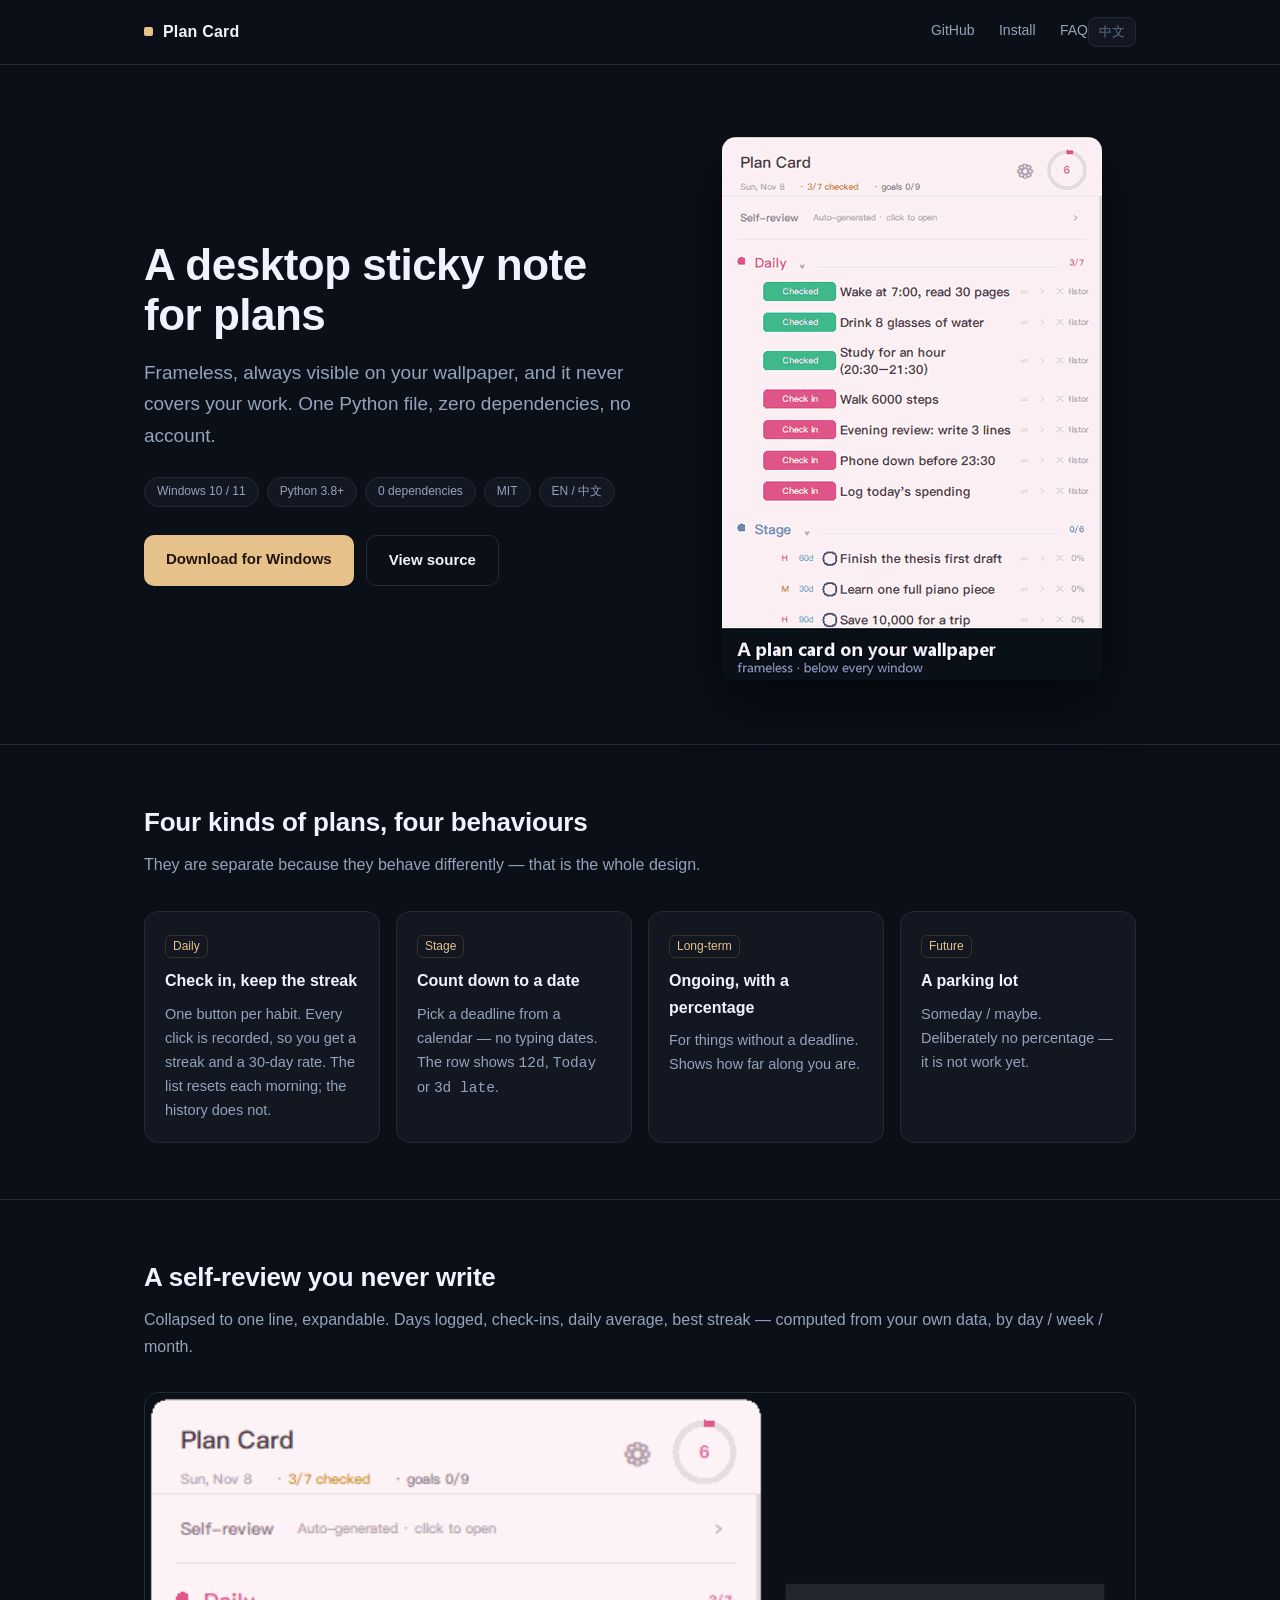
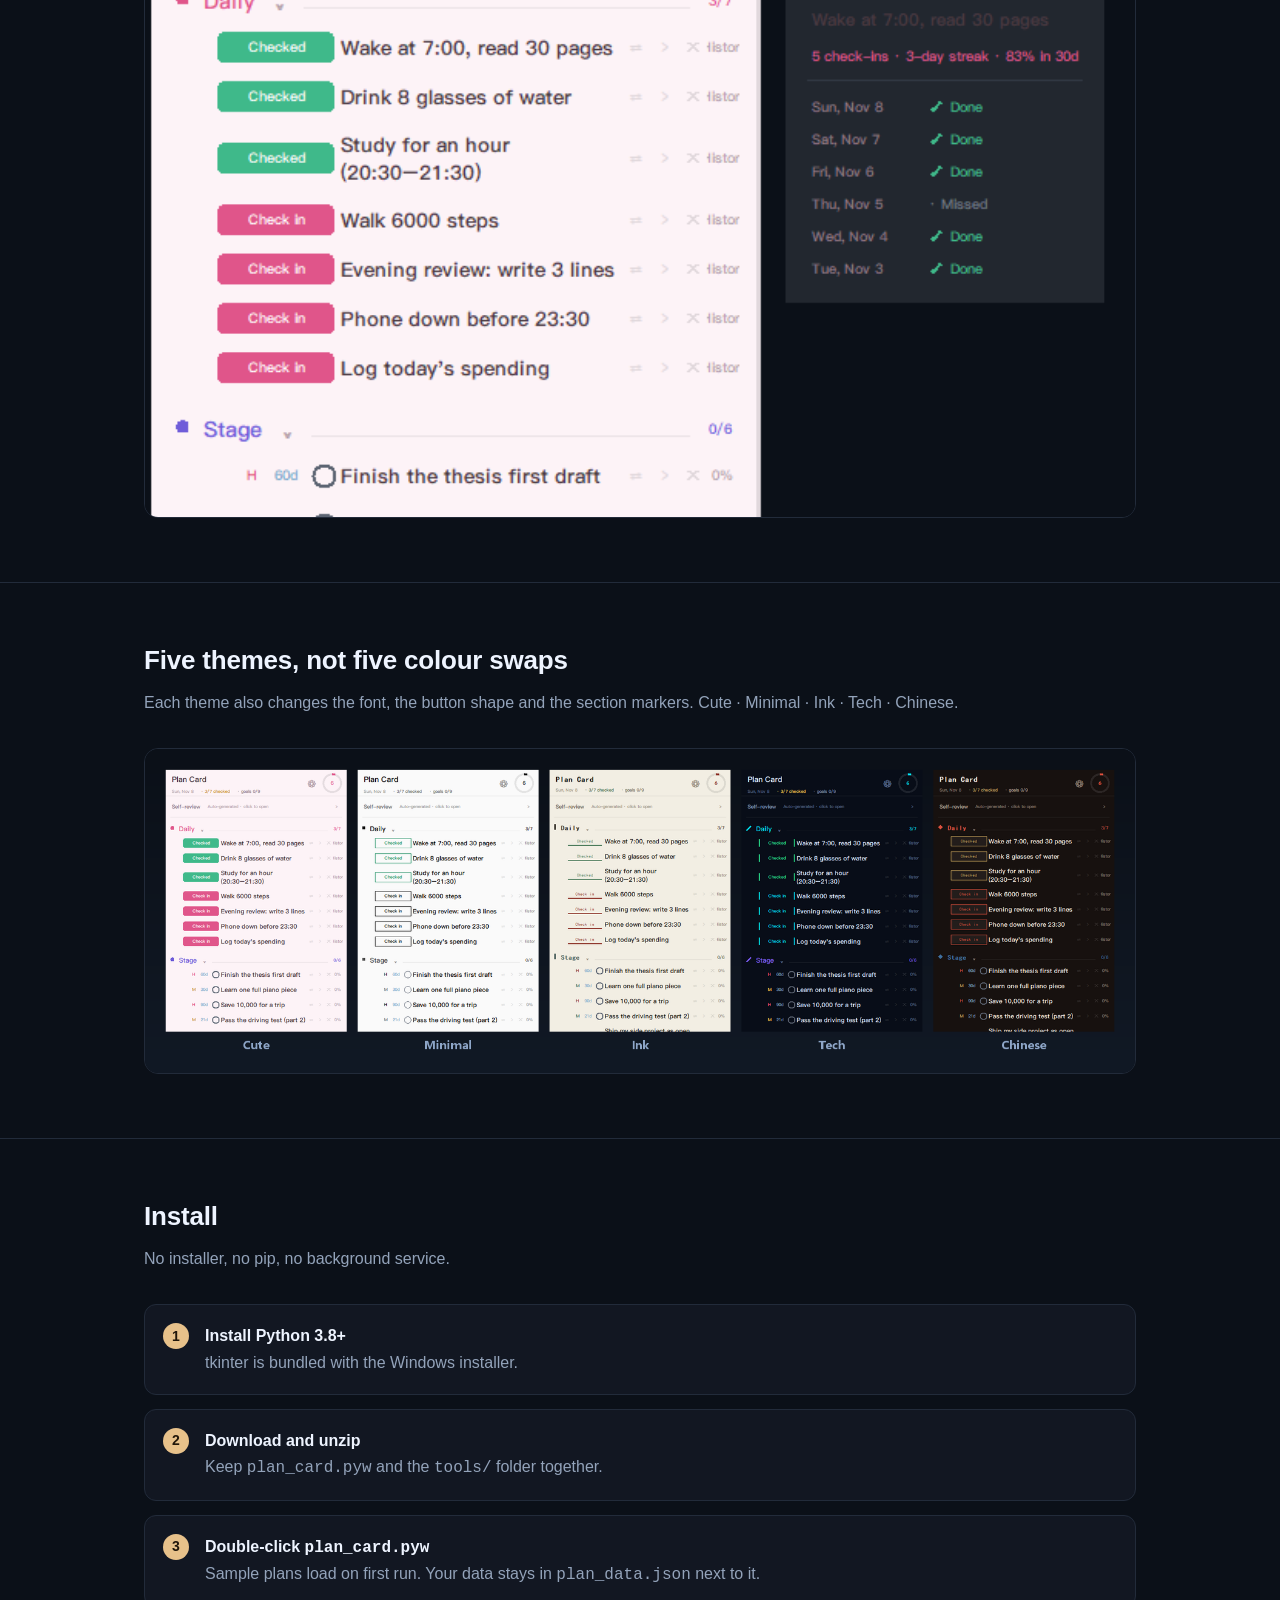
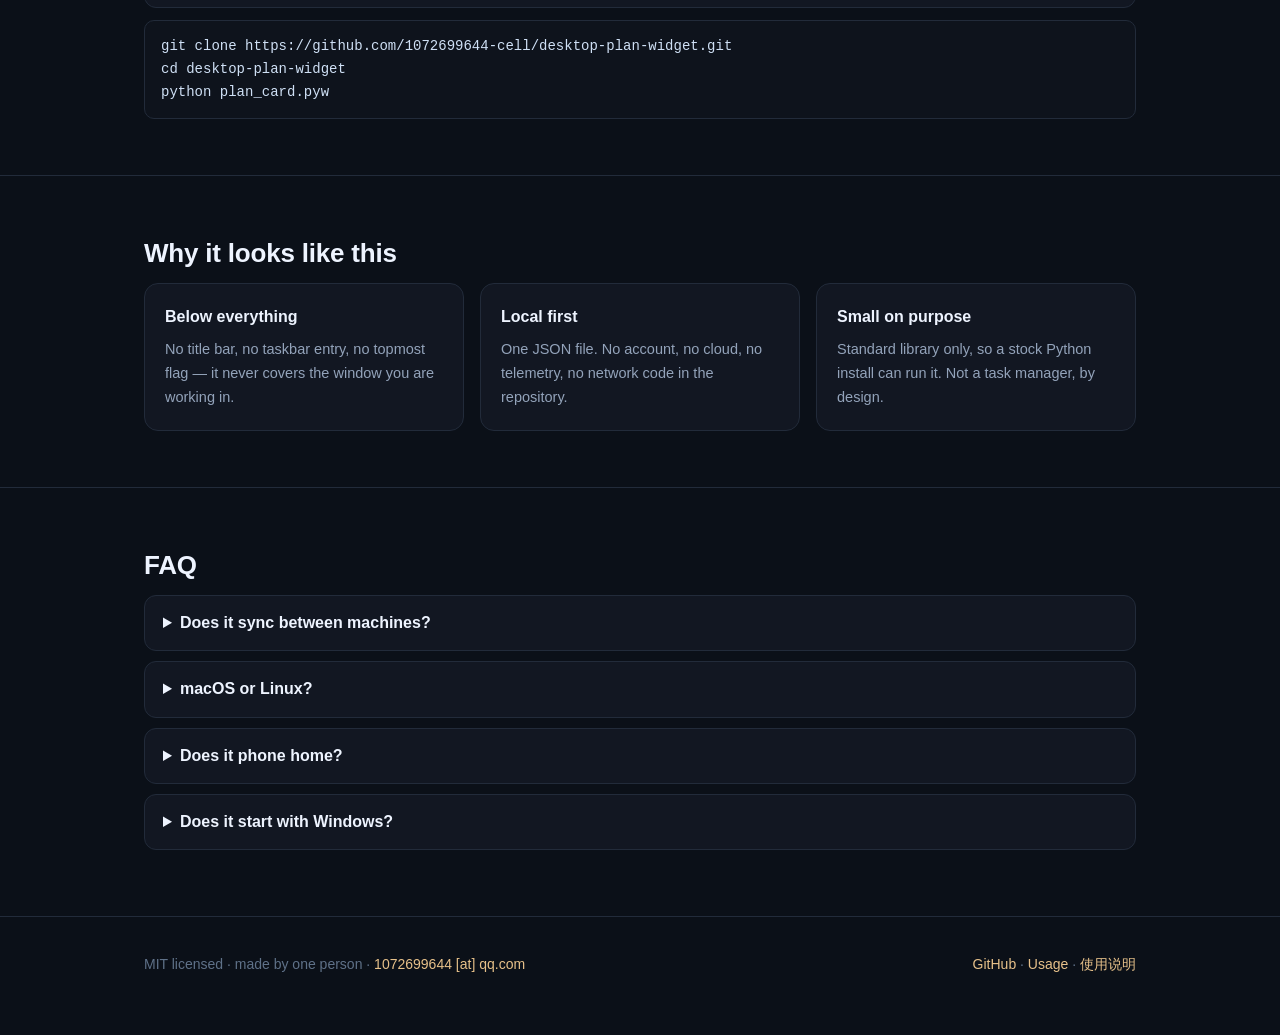
==== docs/index.html @ 3d11bfab "docs: add a GitHub Pages landing page and real posting URLs - docs/index.html: bilingual landing pag" ====
<!DOCTYPE html>
<html lang="en">
<head>
<meta charset="utf-8">
<meta name="viewport" content="width=device-width, initial-scale=1">
<title>Plan Card — a desktop sticky note for plans on Windows</title>
<meta name="description" content="A frameless Windows desktop sticky note for plans: daily check-ins with streaks, staged goals with calendar deadlines, an auto-generated self-review and 5 themes. One Python file, zero dependencies, no account.">
<link rel="canonical" href="https://1072699644-cell.github.io/desktop-plan-widget/">
<meta property="og:type" content="website">
<meta property="og:title" content="Plan Card — a desktop sticky note for plans on Windows">
<meta property="og:description" content="Daily check-ins with streaks, staged goals with deadlines, auto self-review, 5 themes. One Python file, zero dependencies, local JSON.">
<meta property="og:image" content="shots/social-preview.png">
<meta name="twitter:card" content="summary_large_image">
<meta name="twitter:title" content="Plan Card — a desktop sticky note for plans">
<meta name="twitter:description" content="Frameless Windows desktop plan card. Zero dependencies, one file.">
<meta name="twitter:image" content="shots/social-preview.png">
<style>
  :root{
    --bg:#0b1018; --panel:#121722; --line:#222b3a;
    --fg:#eef4ff; --sub:#93a3ba; --dim:#5f7188;
    --acc:#e7c18a; --ok:#6fd39a; --cyan:#00e5ff;
  }
  *{box-sizing:border-box}
  html{scroll-behavior:smooth}
  body{
    margin:0;background:var(--bg);color:var(--fg);
    font:16px/1.65 "Segoe UI",-apple-system,"PingFang SC","Microsoft YaHei",sans-serif;
    -webkit-font-smoothing:antialiased;
  }
  a{color:var(--acc);text-decoration:none}
  a:hover{text-decoration:underline}
  .wrap{max-width:1040px;margin:0 auto;padding:0 24px}
  header{border-bottom:1px solid var(--line)}
  .nav{display:flex;align-items:center;justify-content:space-between;height:64px}
  .brand{display:flex;align-items:center;gap:10px;font-weight:700;letter-spacing:.2px}
  .dot{width:9px;height:9px;border-radius:2px;background:var(--acc)}
  .nav a{color:var(--sub);font-size:14px;margin-left:20px}
  .nav a:hover{color:var(--fg)}
  .hero{display:grid;grid-template-columns:1.05fr .95fr;gap:48px;align-items:center;padding:72px 0 56px}
  h1{font-size:44px;line-height:1.15;margin:0 0 16px;letter-spacing:-.5px}
  .lead{font-size:19px;color:var(--sub);margin:0 0 26px}
  .badges{display:flex;flex-wrap:wrap;gap:8px;margin-bottom:28px}
  .badge{font-size:12px;color:var(--sub);border:1px solid var(--line);
         border-radius:999px;padding:4px 12px;background:var(--panel)}
  .cta{display:flex;flex-wrap:wrap;gap:12px}
  .btn{display:inline-block;padding:12px 22px;border-radius:10px;font-weight:600;font-size:15px}
  .btn.p{background:var(--acc);color:#20160a}
  .btn.p:hover{text-decoration:none;filter:brightness(1.06)}
  .btn.s{border:1px solid var(--line);color:var(--fg);background:transparent}
  .btn.s:hover{text-decoration:none;background:var(--panel)}
  .shot{text-align:center}
  .shot img{width:100%;max-width:380px;border-radius:14px;
            box-shadow:0 24px 60px rgba(0,0,0,.55)}
  section{padding:56px 0;border-top:1px solid var(--line)}
  h2{font-size:26px;margin:0 0 8px;letter-spacing:-.2px}
  .sub{color:var(--sub);margin:0 0 32px}
  .grid{display:grid;grid-template-columns:repeat(auto-fit,minmax(230px,1fr));gap:16px}
  .card{background:var(--panel);border:1px solid var(--line);border-radius:14px;padding:20px}
  .card h3{margin:0 0 8px;font-size:16px}
  .card p{margin:0;color:var(--sub);font-size:14.5px}
  .card .k{display:inline-block;font-size:12px;color:var(--acc);
           border:1px solid #3a3222;border-radius:6px;padding:1px 7px;margin-bottom:10px}
  .wide{text-align:center;margin-top:8px}
  .wide img{width:100%;border-radius:14px;border:1px solid var(--line)}
  ol.steps{counter-reset:s;list-style:none;padding:0;margin:0;display:grid;gap:14px}
  ol.steps li{position:relative;padding:18px 20px 18px 60px;background:var(--panel);
              border:1px solid var(--line);border-radius:12px;color:var(--sub)}
  ol.steps li::before{counter-increment:s;content:counter(s);
    position:absolute;left:18px;top:18px;width:26px;height:26px;border-radius:50%;
    background:var(--acc);color:#20160a;font-weight:700;font-size:14px;
    display:flex;align-items:center;justify-content:center}
  ol.steps b{color:var(--fg);font-weight:600}
  pre{background:#0e131c;border:1px solid var(--line);border-radius:10px;
      padding:14px 16px;overflow:auto;font-size:14px;color:#cfe0f5;margin:12px 0 0}
  code{font-family:ui-monospace,Consolas,"Courier New",monospace}
  details{border:1px solid var(--line);border-radius:12px;padding:14px 18px;
          margin-bottom:10px;background:var(--panel)}
  summary{cursor:pointer;font-weight:600;color:var(--fg)}
  details p{color:var(--sub);margin:10px 0 0;font-size:14.5px}
  footer{border-top:1px solid var(--line);padding:36px 0 56px;color:var(--dim);font-size:14px}
  .foot{display:flex;flex-wrap:wrap;gap:18px;justify-content:space-between}
  .lang{float:right;font-size:13px;color:var(--dim);cursor:pointer;
        border:1px solid var(--line);border-radius:8px;padding:3px 10px;background:var(--panel)}
  .zh{display:none}
  body.cn .zh{display:revert}
  body.cn .en{display:none}
  @media (max-width:820px){
    .hero{grid-template-columns:1fr;padding:48px 0 40px;gap:32px}
    h1{font-size:34px}
  }
</style>
</head>
<body>
<header>
  <div class="wrap nav">
    <div class="brand"><span class="dot"></span>Plan Card</div>
    <nav>
      <a href="https://github.com/1072699644-cell/desktop-plan-widget">GitHub</a>
      <a href="#install" class="en">Install</a><a href="#install" class="zh">安装</a>
      <a href="#faq" class="en">FAQ</a><a href="#faq" class="zh">常见问题</a>
      <span class="lang" id="langBtn">中文</span>
    </nav>
  </div>
</header>

<main>
<div class="wrap">
  <div class="hero">
    <div>
      <h1 class="en">A desktop sticky note<br>for plans</h1>
      <h1 class="zh">一张贴在桌面上的便签<br>但它是四段计划</h1>
      <p class="lead en">Frameless, always visible on your wallpaper, and it never
        covers your work. One Python file, zero dependencies, no account.</p>
      <p class="lead zh">无边框、一直看得见、不挡任何窗口。单个 Python 文件，
        零第三方依赖，不需要账号。</p>
      <div class="badges">
        <span class="badge">Windows 10 / 11</span>
        <span class="badge">Python 3.8+</span>
        <span class="badge">0 dependencies</span>
        <span class="badge">MIT</span>
        <span class="badge en">EN / 中文</span>
        <span class="badge zh">中 / English</span>
      </div>
      <div class="cta">
        <a class="btn p" href="https://github.com/1072699644-cell/desktop-plan-widget/archive/refs/heads/main.zip">
          <span class="en">Download for Windows</span><span class="zh">下载（Windows）</span>
        </a>
        <a class="btn s" href="https://github.com/1072699644-cell/desktop-plan-widget">
          <span class="en">View source</span><span class="zh">查看源码</span>
        </a>
      </div>
    </div>
    <div class="shot">
      <img data-src-en="shots/demo-en.gif" data-src-zh="shots/demo.gif"
           src="shots/demo-en.gif" alt="Plan Card: check in, open the self-review, switch themes">
    </div>
  </div>
</div>

<section>
  <div class="wrap">
    <h2 class="en">Four kinds of plans, four behaviours</h2>
    <h2 class="zh">四段计划，四种行为</h2>
    <p class="sub en">They are separate because they behave differently — that is the whole design.</p>
    <p class="sub zh">四段是因为它们行为不一样，这才是设计的核心。</p>
    <div class="grid">
      <div class="card"><span class="k">Daily</span>
        <h3 class="en">Check in, keep the streak</h3><h3 class="zh">打卡，留下连续天数</h3>
        <p class="en">One button per habit. Every click is recorded, so you get a
          streak and a 30-day rate. The list resets each morning; the history does not.</p>
        <p class="zh">一条习惯一个按钮。每次点击都记录，能看到连续天数和近 30 天打卡率。
          清单每天早上重置，记录不会。</p></div>
      <div class="card"><span class="k">Stage</span>
        <h3 class="en">Count down to a date</h3><h3 class="zh">倒数到一个日期</h3>
        <p class="en">Pick a deadline from a calendar — no typing dates. The row shows
          <code>12d</code>, <code>Today</code> or <code>3d late</code>.</p>
        <p class="zh">点日历选期限，不用手打日期。行内显示
          <code>剩 12 天</code>、<code>今天</code> 或 <code>逾期 3 天</code>。</p></div>
      <div class="card"><span class="k">Long-term</span>
        <h3 class="en">Ongoing, with a percentage</h3><h3 class="zh">长期，带百分比</h3>
        <p class="en">For things without a deadline. Shows how far along you are.</p>
        <p class="zh">不设期限的事，显示完成百分比。</p></div>
      <div class="card"><span class="k">Future</span>
        <h3 class="en">A parking lot</h3><h3 class="zh">暂存区</h3>
        <p class="en">Someday / maybe. Deliberately no percentage — it is not work yet.</p>
        <p class="zh">以后想做的。故意不给百分比——它还不是任务。</p></div>
    </div>
  </div>
</section>

<section>
  <div class="wrap">
    <h2 class="en">A self-review you never write</h2>
    <h2 class="zh">一份不用你写的自我总结</h2>
    <p class="sub en">Collapsed to one line, expandable. Days logged, check-ins, daily
      average, best streak — computed from your own data, by day / week / month.</p>
    <p class="sub zh">默认收起一行，点开看有记录天数、打卡次数、日均完成、最长连续——
      全部由你的数据算出来，可切日 / 周 / 月。</p>
    <div class="wide"><img data-src-en="shots/history-en.png" data-src-zh="shots/history.png"
      src="shots/history-en.png" alt="Check-in history: check-ins, streak, 30-day rate"></div>
  </div>
</section>

<section>
  <div class="wrap">
    <h2 class="en">Five themes, not five colour swaps</h2>
    <h2 class="zh">五套主题，不只是换色号</h2>
    <p class="sub en">Each theme also changes the font, the button shape and the section
      markers. Cute · Minimal · Ink · Tech · Chinese.</p>
    <p class="sub zh">每套主题连字体、按钮形态、段标识都换。可爱 · 极简 · 水墨 · 科技 · 中式。</p>
    <div class="wide"><img data-src-en="shots/hero-en.png" data-src-zh="shots/hero.png"
      src="shots/hero-en.png" alt="The same card in five themes"></div>
  </div>
</section>

<section id="install">
  <div class="wrap">
    <h2 class="en">Install</h2><h2 class="zh">安装</h2>
    <p class="sub en">No installer, no pip, no background service.</p>
    <p class="sub zh">没有安装程序、不需要 pip、没有后台服务。</p>
    <ol class="steps">
      <li><b class="en">Install Python 3.8+</b><b class="zh">装 Python 3.8+</b><br>
        <span class="en">tkinter is bundled with the Windows installer.</span>
        <span class="zh">Windows 版自带 tkinter。</span></li>
      <li><b class="en">Download and unzip</b><b class="zh">下载并解压</b><br>
        <span class="en">Keep <code>plan_card.pyw</code> and the <code>tools/</code> folder together.</span>
        <span class="zh"><code>plan_card.pyw</code> 和 <code>tools/</code> 文件夹要放在一起。</span></li>
      <li><b class="en">Double-click <code>plan_card.pyw</code></b><b class="zh">双击 <code>plan_card.pyw</code></b><br>
        <span class="en">Sample plans load on first run. Your data stays in <code>plan_data.json</code> next to it.</span>
        <span class="zh">首次启动载入示例计划。数据写在同目录的 <code>plan_data.json</code>。</span></li>
    </ol>
    <pre><code id="clone">git clone https://github.com/1072699644-cell/desktop-plan-widget.git
cd desktop-plan-widget
python plan_card.pyw</code></pre>
  </div>
</section>

<section>
  <div class="wrap">
    <h2 class="en">Why it looks like this</h2><h2 class="zh">为什么长这样</h2>
    <div class="grid">
      <div class="card"><h3 class="en">Below everything</h3><h3 class="zh">沉在下面</h3>
        <p class="en">No title bar, no taskbar entry, no topmost flag — it never covers
          the window you are working in.</p>
        <p class="zh">没有标题栏、不占任务栏、不置顶——永远不遮住你正在用的窗口。</p></div>
      <div class="card"><h3 class="en">Local first</h3><h3 class="zh">本地优先</h3>
        <p class="en">One JSON file. No account, no cloud, no telemetry, no network code
          in the repository.</p>
        <p class="zh">就一个 JSON 文件。没有账号、没有云、没有埋点，仓库里没有一行联网代码。</p></div>
      <div class="card"><h3 class="en">Small on purpose</h3><h3 class="zh">刻意做小</h3>
        <p class="en">Standard library only, so a stock Python install can run it.
          Not a task manager, by design.</p>
        <p class="zh">只用标准库，装个 Python 就能跑。刻意不是任务管理器。</p></div>
    </div>
  </div>
</section>

<section id="faq">
  <div class="wrap">
    <h2>FAQ</h2>
    <details><summary class="en">Does it sync between machines?</summary>
      <summary class="zh">会同步到别的电脑吗？</summary>
      <p class="en">No. There is one <code>plan_data.json</code> — copy it yourself if you move.</p>
      <p class="zh">不会。只有一个 <code>plan_data.json</code>，想搬就自己拷过去。</p></details>
    <details><summary class="en">macOS or Linux?</summary>
      <summary class="zh">支持 macOS / Linux 吗？</summary>
      <p class="en">Not supported. The frameless rounded translucent window relies on Win32
        (<code>SetWindowRgn</code>, layered windows).</p>
      <p class="zh">不支持。无边框圆角半透明依赖 Win32（<code>SetWindowRgn</code>、分层窗口）。</p></details>
    <details><summary class="en">Does it phone home?</summary>
      <summary class="zh">会联网吗？</summary>
      <p class="en">There is no network code in the repository at all.</p>
      <p class="zh">仓库里没有任何联网代码。</p></details>
    <details><summary class="en">Does it start with Windows?</summary>
      <summary class="zh">会开机自启吗？</summary>
      <p class="en">Not by itself — put a shortcut in <code>shell:startup</code>.</p>
      <p class="zh">不会。想自启就把快捷方式放进 <code>shell:startup</code>。</p></details>
  </div>
</section>
</main>

<footer>
  <div class="wrap foot">
    <div>MIT licensed · made by one person · <a href="mailto:1072699644@qq.com">1072699644 [at] qq.com</a></div>
    <div>
      <a href="https://github.com/1072699644-cell/desktop-plan-widget">GitHub</a> ·
      <a href="https://github.com/1072699644-cell/desktop-plan-widget/blob/main/docs/Usage.md">Usage</a> ·
      <a href="https://github.com/1072699644-cell/desktop-plan-widget/blob/main/docs/使用说明.md">使用说明</a>
    </div>
  </div>
</footer>

<script>
(function(){
  var btn = document.getElementById('langBtn');
  function setCN(on){
    document.body.classList.toggle('cn', on);
    btn.textContent = on ? 'English' : '中文';
    document.documentElement.lang = on ? 'zh-CN' : 'en';
    var pics = document.querySelectorAll('img[data-src-en]');
    for (var i = 0; i < pics.length; i++) {
      var src = on ? pics[i].getAttribute('data-src-zh')
                   : pics[i].getAttribute('data-src-en');
      if (src && pics[i].getAttribute('src') !== src) { pics[i].src = src; }
    }
    try { localStorage.setItem('pc-lang', on ? 'zh' : 'en'); } catch(e){}
  }
  btn.addEventListener('click', function(){
    setCN(!document.body.classList.contains('cn'));
  });
  var saved = null;
  try { saved = localStorage.getItem('pc-lang'); } catch(e){}
  if (saved === 'zh' || (!saved && (navigator.language||'').toLowerCase().indexOf('zh') === 0)) {
    setCN(true);
  }
})();
</script>

<script type="application/ld+json">
{
  "@context": "https://schema.org",
  "@type": "SoftwareApplication",
  "name": "Plan Card",
  "applicationCategory": "ProductivityApplication",
  "operatingSystem": "Windows 10, Windows 11",
  "description": "A frameless Windows desktop sticky note for plans: daily check-ins with streaks, staged goals with calendar deadlines, an auto-generated self-review and five themes. One Python file, zero dependencies.",
  "url": "https://1072699644-cell.github.io/desktop-plan-widget/",
  "downloadUrl": "https://github.com/1072699644-cell/desktop-plan-widget/archive/refs/heads/main.zip",
  "license": "https://github.com/1072699644-cell/desktop-plan-widget/blob/main/LICENSE",
  "offers": {"@type": "Offer", "price": "0", "priceCurrency": "USD"},
  "screenshot": "shots/hero.png"
}
</script>
</body>
</html>
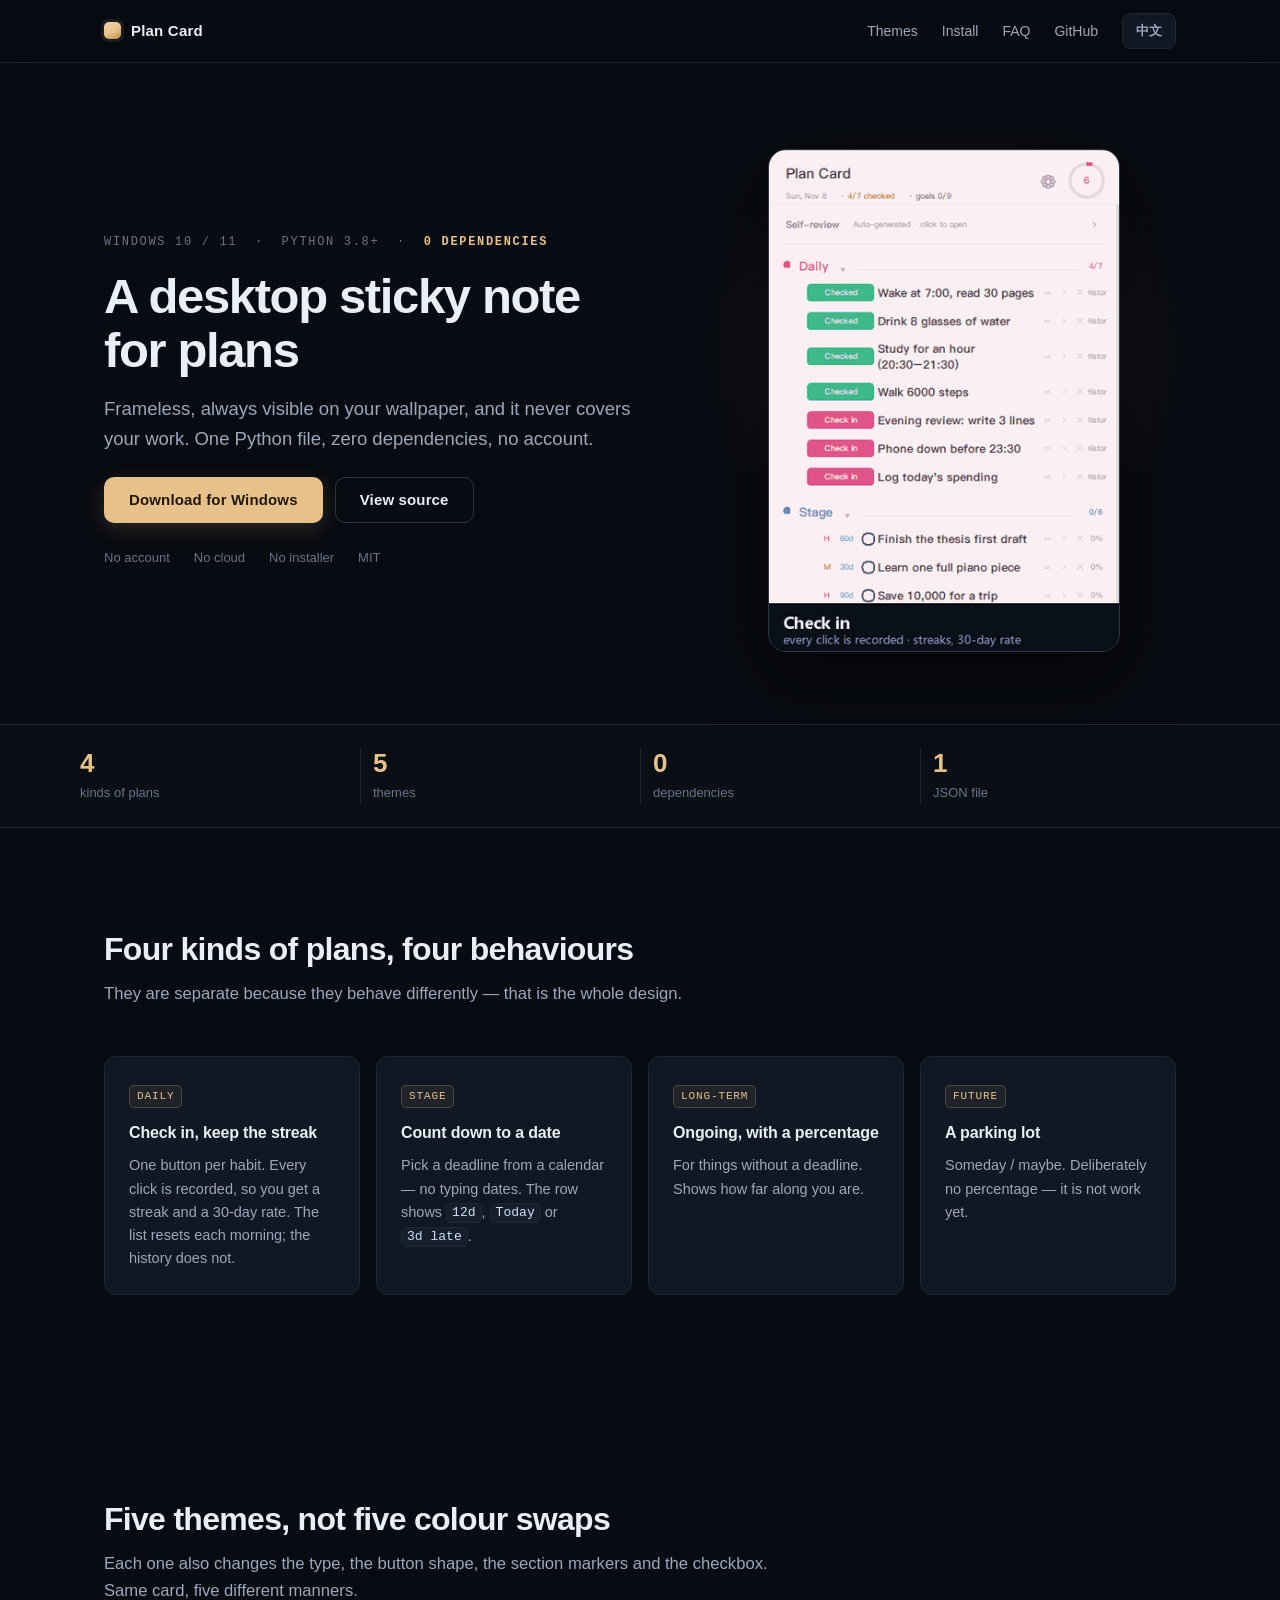
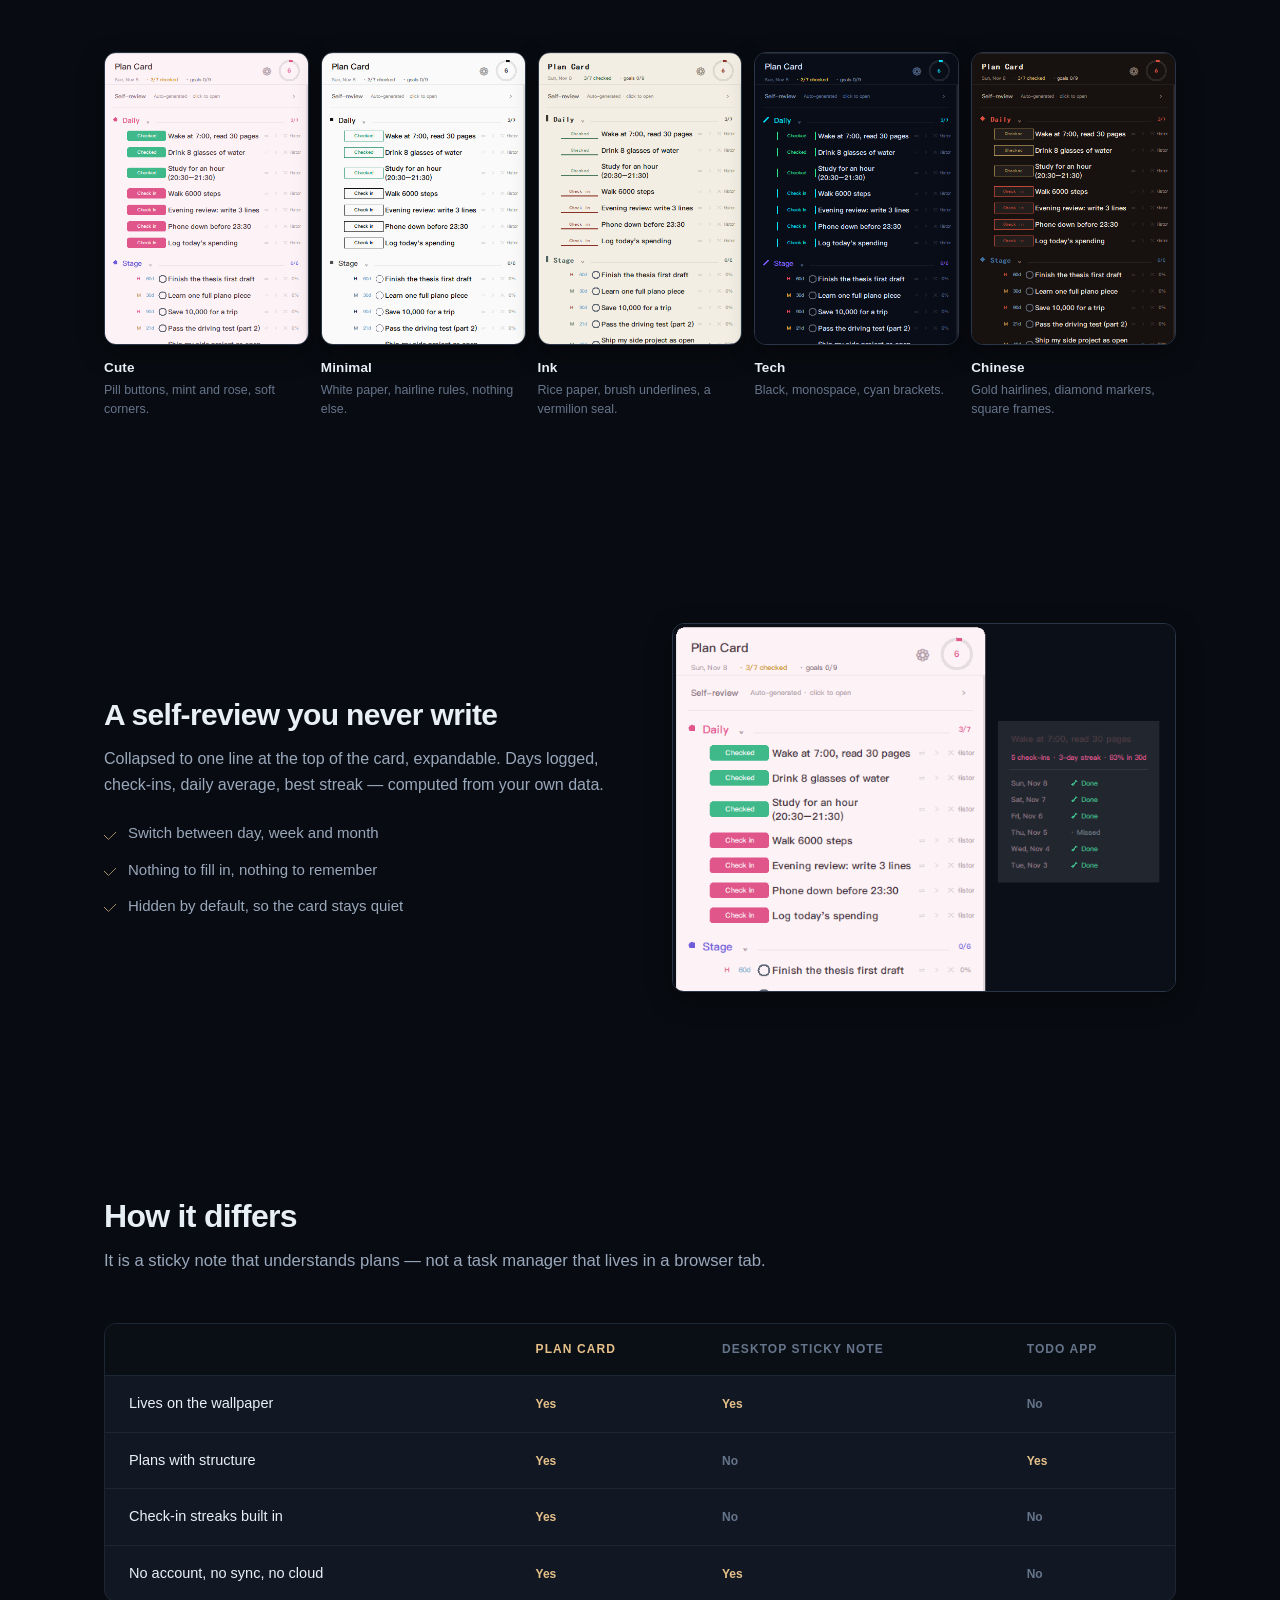
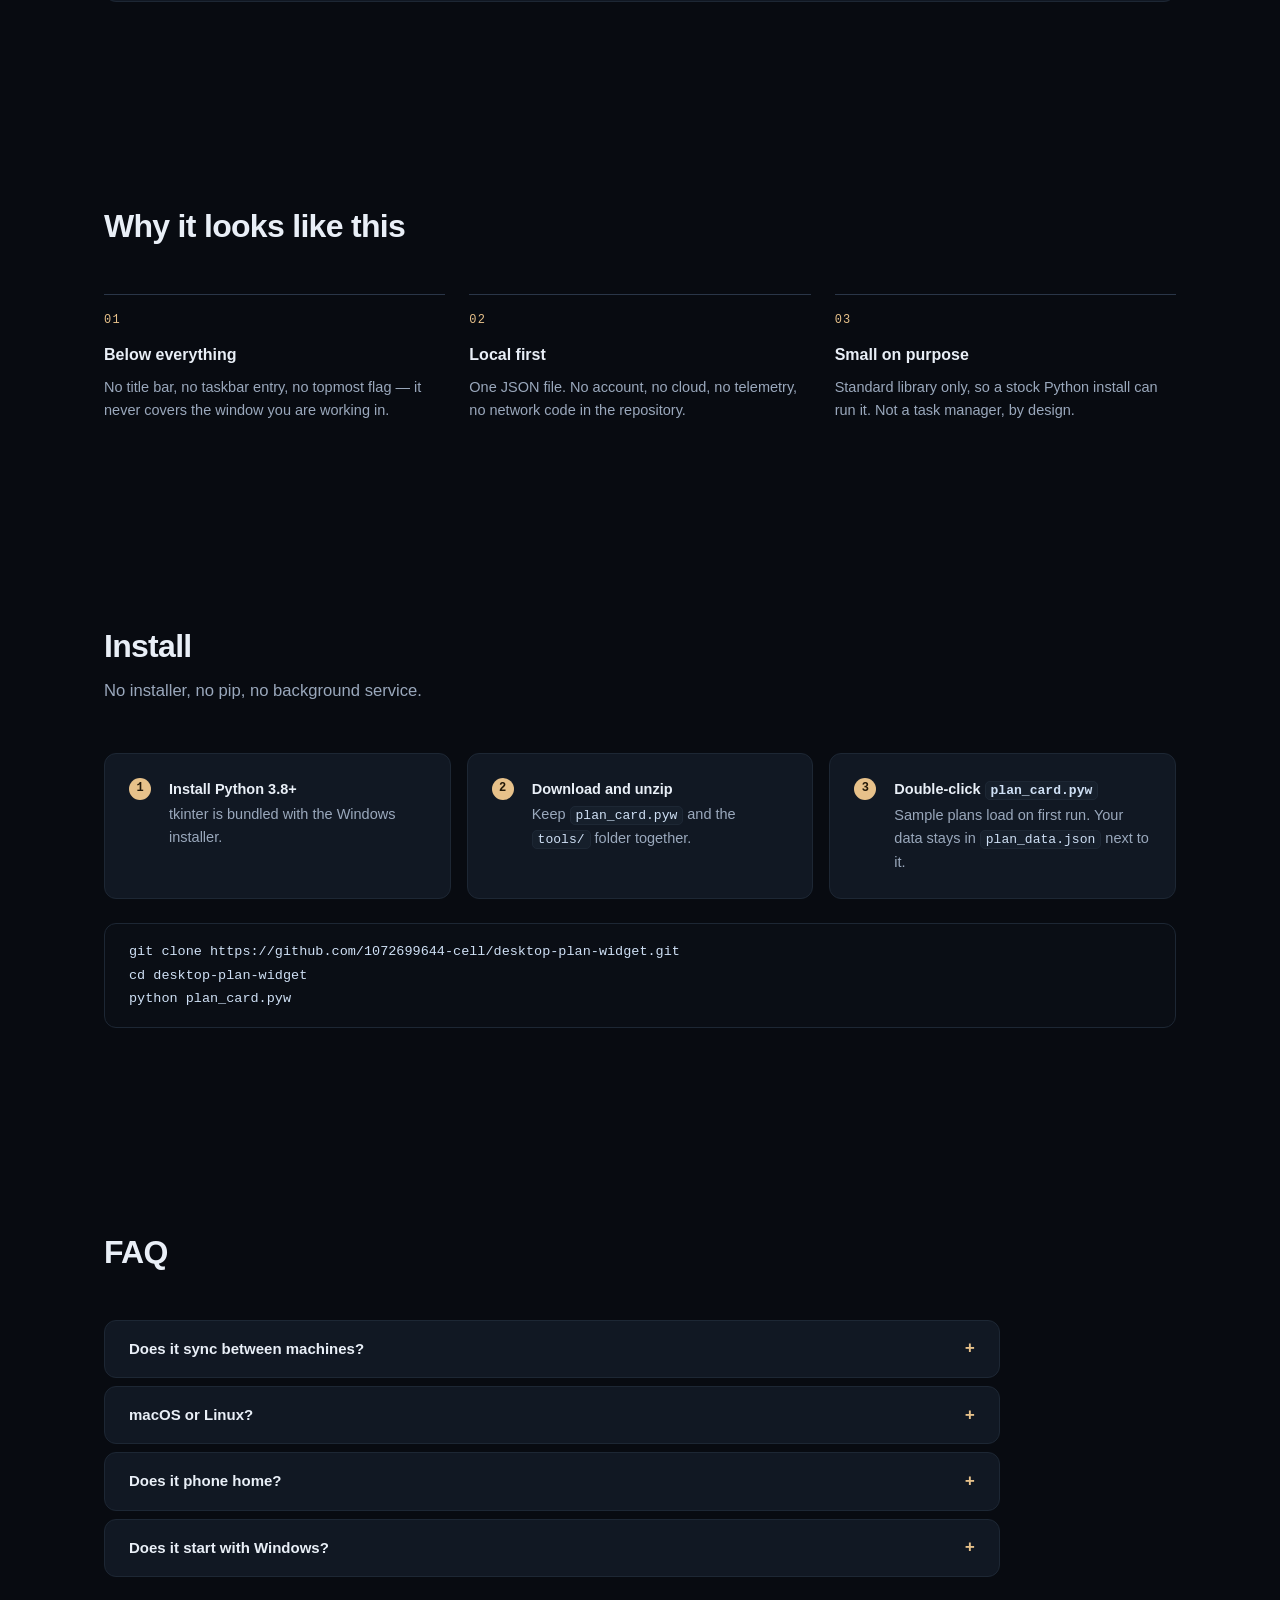
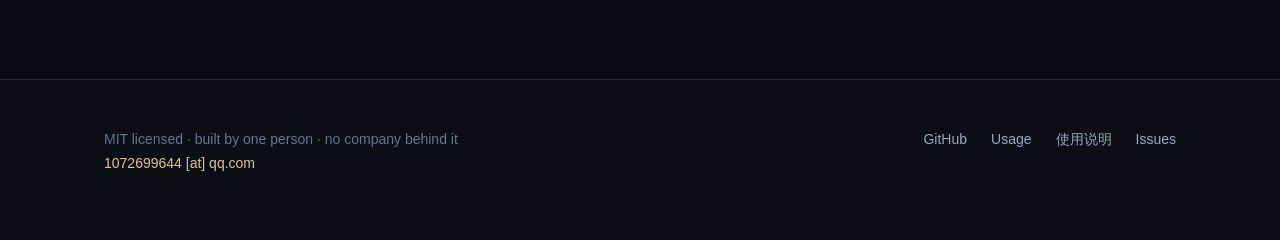
==== commit 19e4f1d3: "docs: rebuild the landing page on a design-token system - dark surface, one accent, 8px spacing scal" ====
--- a/docs/index.html
+++ b/docs/index.html
@@ -5,267 +5,614 @@
 <meta name="viewport" content="width=device-width, initial-scale=1">
 <title>Plan Card — a desktop sticky note for plans on Windows</title>
 <meta name="description" content="A frameless Windows desktop sticky note for plans: daily check-ins with streaks, staged goals with calendar deadlines, an auto-generated self-review and 5 themes. One Python file, zero dependencies, no account.">
+<meta name="theme-color" content="#080B11">
 <link rel="canonical" href="https://1072699644-cell.github.io/desktop-plan-widget/">
+
 <meta property="og:type" content="website">
+<meta property="og:site_name" content="Plan Card">
+<meta property="og:locale" content="en_US">
+<meta property="og:url" content="https://1072699644-cell.github.io/desktop-plan-widget/">
 <meta property="og:title" content="Plan Card — a desktop sticky note for plans on Windows">
 <meta property="og:description" content="Daily check-ins with streaks, staged goals with deadlines, auto self-review, 5 themes. One Python file, zero dependencies, local JSON.">
-<meta property="og:image" content="shots/social-preview.png">
+<meta property="og:image" content="https://1072699644-cell.github.io/desktop-plan-widget/shots/social-preview.png">
+<meta property="og:image:width" content="1280">
+<meta property="og:image:height" content="630">
+<meta property="og:image:alt" content="Plan Card — a frameless desktop plan card on Windows">
 <meta name="twitter:card" content="summary_large_image">
 <meta name="twitter:title" content="Plan Card — a desktop sticky note for plans">
 <meta name="twitter:description" content="Frameless Windows desktop plan card. Zero dependencies, one file.">
-<meta name="twitter:image" content="shots/social-preview.png">
+<meta name="twitter:image" content="https://1072699644-cell.github.io/desktop-plan-widget/shots/social-preview.png">
+<meta name="twitter:image:alt" content="Plan Card — a frameless desktop plan card on Windows">
+
 <style>
-  :root{
-    --bg:#0b1018; --panel:#121722; --line:#222b3a;
-    --fg:#eef4ff; --sub:#93a3ba; --dim:#5f7188;
-    --acc:#e7c18a; --ok:#6fd39a; --cyan:#00e5ff;
-  }
-  *{box-sizing:border-box}
-  html{scroll-behavior:smooth}
-  body{
-    margin:0;background:var(--bg);color:var(--fg);
-    font:16px/1.65 "Segoe UI",-apple-system,"PingFang SC","Microsoft YaHei",sans-serif;
-    -webkit-font-smoothing:antialiased;
-  }
-  a{color:var(--acc);text-decoration:none}
-  a:hover{text-decoration:underline}
-  .wrap{max-width:1040px;margin:0 auto;padding:0 24px}
-  header{border-bottom:1px solid var(--line)}
-  .nav{display:flex;align-items:center;justify-content:space-between;height:64px}
-  .brand{display:flex;align-items:center;gap:10px;font-weight:700;letter-spacing:.2px}
-  .dot{width:9px;height:9px;border-radius:2px;background:var(--acc)}
-  .nav a{color:var(--sub);font-size:14px;margin-left:20px}
-  .nav a:hover{color:var(--fg)}
-  .hero{display:grid;grid-template-columns:1.05fr .95fr;gap:48px;align-items:center;padding:72px 0 56px}
-  h1{font-size:44px;line-height:1.15;margin:0 0 16px;letter-spacing:-.5px}
-  .lead{font-size:19px;color:var(--sub);margin:0 0 26px}
-  .badges{display:flex;flex-wrap:wrap;gap:8px;margin-bottom:28px}
-  .badge{font-size:12px;color:var(--sub);border:1px solid var(--line);
-         border-radius:999px;padding:4px 12px;background:var(--panel)}
-  .cta{display:flex;flex-wrap:wrap;gap:12px}
-  .btn{display:inline-block;padding:12px 22px;border-radius:10px;font-weight:600;font-size:15px}
-  .btn.p{background:var(--acc);color:#20160a}
-  .btn.p:hover{text-decoration:none;filter:brightness(1.06)}
-  .btn.s{border:1px solid var(--line);color:var(--fg);background:transparent}
-  .btn.s:hover{text-decoration:none;background:var(--panel)}
-  .shot{text-align:center}
-  .shot img{width:100%;max-width:380px;border-radius:14px;
-            box-shadow:0 24px 60px rgba(0,0,0,.55)}
-  section{padding:56px 0;border-top:1px solid var(--line)}
-  h2{font-size:26px;margin:0 0 8px;letter-spacing:-.2px}
-  .sub{color:var(--sub);margin:0 0 32px}
-  .grid{display:grid;grid-template-columns:repeat(auto-fit,minmax(230px,1fr));gap:16px}
-  .card{background:var(--panel);border:1px solid var(--line);border-radius:14px;padding:20px}
-  .card h3{margin:0 0 8px;font-size:16px}
-  .card p{margin:0;color:var(--sub);font-size:14.5px}
-  .card .k{display:inline-block;font-size:12px;color:var(--acc);
-           border:1px solid #3a3222;border-radius:6px;padding:1px 7px;margin-bottom:10px}
-  .wide{text-align:center;margin-top:8px}
-  .wide img{width:100%;border-radius:14px;border:1px solid var(--line)}
-  ol.steps{counter-reset:s;list-style:none;padding:0;margin:0;display:grid;gap:14px}
-  ol.steps li{position:relative;padding:18px 20px 18px 60px;background:var(--panel);
-              border:1px solid var(--line);border-radius:12px;color:var(--sub)}
-  ol.steps li::before{counter-increment:s;content:counter(s);
-    position:absolute;left:18px;top:18px;width:26px;height:26px;border-radius:50%;
-    background:var(--acc);color:#20160a;font-weight:700;font-size:14px;
-    display:flex;align-items:center;justify-content:center}
-  ol.steps b{color:var(--fg);font-weight:600}
-  pre{background:#0e131c;border:1px solid var(--line);border-radius:10px;
-      padding:14px 16px;overflow:auto;font-size:14px;color:#cfe0f5;margin:12px 0 0}
-  code{font-family:ui-monospace,Consolas,"Courier New",monospace}
-  details{border:1px solid var(--line);border-radius:12px;padding:14px 18px;
-          margin-bottom:10px;background:var(--panel)}
-  summary{cursor:pointer;font-weight:600;color:var(--fg)}
-  details p{color:var(--sub);margin:10px 0 0;font-size:14.5px}
-  footer{border-top:1px solid var(--line);padding:36px 0 56px;color:var(--dim);font-size:14px}
-  .foot{display:flex;flex-wrap:wrap;gap:18px;justify-content:space-between}
-  .lang{float:right;font-size:13px;color:var(--dim);cursor:pointer;
-        border:1px solid var(--line);border-radius:8px;padding:3px 10px;background:var(--panel)}
-  .zh{display:none}
-  body.cn .zh{display:revert}
-  body.cn .en{display:none}
-  @media (max-width:820px){
-    .hero{grid-template-columns:1fr;padding:48px 0 40px;gap:32px}
-    h1{font-size:34px}
-  }
+:root{
+  /* surface */
+  --bg:#080B11;
+  --bg-2:#0A0E15;
+  --surface:#111823;
+  --surface-2:#161F2B;
+  --line:#1D2734;
+  --line-2:#2A3648;
+  /* text */
+  --fg:#E9EFF7;
+  --muted:#9AA8BC;
+  --dim:#66758B;
+  /* one accent only */
+  --accent:#E7C18A;
+  --accent-hi:#F3D6AC;
+  --on-accent:#231808;
+  /* scale */
+  --s1:4px; --s2:8px; --s3:12px; --s4:16px; --s6:24px;
+  --s8:32px; --s12:48px; --s16:64px; --s24:96px;
+  --r-sm:8px; --r-md:12px; --r-lg:18px; --r-xl:26px;
+  --shadow-1:0 1px 2px rgb(0 0 0 / .3);
+  --shadow-2:0 8px 24px rgb(0 0 0 / .34);
+  --shadow-3:0 24px 70px rgb(0 0 0 / .55);
+  --ease:cubic-bezier(.2,.8,.2,1);
+  --dur:170ms;
+  --wrap:1120px;
+  --pad:clamp(20px,5vw,24px);
+  --sect:clamp(56px,8vw,104px);
+  --font:"Segoe UI",-apple-system,BlinkMacSystemFont,"PingFang SC","Microsoft YaHei",Roboto,sans-serif;
+  --mono:ui-monospace,"SFMono-Regular",Consolas,"Liberation Mono",monospace;
+}
+*{box-sizing:border-box}
+html{-webkit-text-size-adjust:100%;overflow-x:clip}
+@media (prefers-reduced-motion:no-preference){html{scroll-behavior:smooth}}
+body{
+  margin:0;background:var(--bg);color:var(--fg);
+  font-family:var(--font);font-size:16px;line-height:1.62;
+  -webkit-font-smoothing:antialiased;text-rendering:optimizeLegibility;
+  overflow-x:hidden;
+}
+img{max-width:100%;height:auto;display:block}
+a{color:var(--accent);text-decoration:none;transition:color var(--dur) var(--ease)}
+a:hover{color:var(--accent-hi)}
+:focus-visible{outline:2px solid var(--accent);outline-offset:3px;border-radius:var(--r-sm)}
+.wrap{width:100%;max-width:var(--wrap);margin:0 auto;padding:0 var(--pad)}
+code{font-family:var(--mono);font-size:.9em;color:#CFE0F5;
+  background:var(--surface-2);border:1px solid var(--line);border-radius:5px;
+  padding:.1em .38em;white-space:nowrap}
+
+/* ---------- language ----------
+   只在「非当前语言」时隐藏，避免 .zh{display:none} 被组件的 display 规则覆盖；
+   用 :not(.cn) 提高权重，且不干预当前语言元素的自身 display。 */
+body:not(.cn) .zh{display:none}
+body.cn .en{display:none}
+
+/* ---------- header ---------- */
+header{position:sticky;top:0;z-index:50;
+  background:color-mix(in srgb,var(--bg) 84%,transparent);
+  -webkit-backdrop-filter:blur(14px) saturate(140%);
+  backdrop-filter:blur(14px) saturate(140%);
+  border-bottom:1px solid var(--line)}
+.nav{display:flex;align-items:center;justify-content:space-between;
+  gap:var(--s4);height:62px}
+.brand{display:flex;align-items:center;gap:10px;
+  font-weight:650;letter-spacing:.2px;font-size:15px;color:var(--fg)}
+.brand:hover{color:var(--fg)}
+.mark{width:17px;height:17px;border-radius:5px;
+  background:linear-gradient(150deg,var(--accent-hi),var(--accent) 55%,#B98C4B);
+  box-shadow:0 0 0 3px rgb(231 193 138 / .1)}
+.nav-links{display:flex;align-items:center;gap:var(--s6)}
+.nav-links a{color:var(--muted);font-size:14px;font-weight:500}
+.nav-links a:hover{color:var(--fg)}
+.langsw{background:var(--surface);border:1px solid var(--line);
+  color:var(--muted);font:inherit;font-size:13px;font-weight:600;
+  padding:6px 13px;min-height:32px;border-radius:var(--r-sm);cursor:pointer;
+  transition:background var(--dur) var(--ease),color var(--dur) var(--ease),border-color var(--dur) var(--ease)}
+.langsw:hover{background:var(--surface-2);color:var(--fg);border-color:var(--line-2)}
+.langsw:active{transform:translateY(1px)}
+
+/* ---------- hero ---------- */
+.hero{display:grid;grid-template-columns:1.08fr .92fr;
+  gap:clamp(var(--s8),5vw,var(--s16));align-items:center;
+  padding:clamp(40px,7vw,86px) 0 clamp(40px,6vw,72px)}
+.eyebrow{font-family:var(--mono);font-size:12px;letter-spacing:.14em;
+  text-transform:uppercase;color:var(--dim);margin:0 0 var(--s4)}
+.eyebrow b{color:var(--accent);font-weight:600}
+h1{margin:0 0 var(--s4);font-size:clamp(29px,4.2vw,49px);line-height:1.12;
+  letter-spacing:-.028em;font-weight:680}
+body.cn h1{letter-spacing:-.008em;line-height:1.2}
+.lead{margin:0 0 var(--s6);font-size:clamp(16px,1.5vw,18.5px);
+  line-height:1.58;color:var(--muted);max-width:34em}
+.cta{display:flex;flex-wrap:wrap;gap:var(--s3);margin-bottom:var(--s6)}
+.btn{display:inline-flex;align-items:center;justify-content:center;
+  gap:var(--s2);min-height:46px;padding:0 var(--s6);border-radius:10px;
+  font-size:15px;font-weight:620;letter-spacing:.01em;cursor:pointer;
+  border:1px solid transparent;transition:all var(--dur) var(--ease)}
+.btn.p{background:var(--accent);color:var(--on-accent);box-shadow:0 6px 20px rgb(231 193 138 / .16)}
+.btn.p:hover{background:var(--accent-hi);color:var(--on-accent);
+  box-shadow:0 8px 26px rgb(231 193 138 / .26);transform:translateY(-1px)}
+.btn.p:active{transform:translateY(0);box-shadow:0 3px 10px rgb(231 193 138 / .18)}
+.btn.s{background:transparent;border-color:var(--line-2);color:var(--fg)}
+.btn.s:hover{background:var(--surface);border-color:#3A4A61;color:var(--fg);transform:translateY(-1px)}
+.btn.s:active{transform:translateY(0)}
+.trust{display:flex;flex-wrap:wrap;gap:var(--s2) var(--s6);
+  font-size:13px;color:var(--dim)}
+.trust span{display:inline-flex;align-items:center;gap:6px}
+
+.shot{position:relative;display:flex;justify-content:center}
+.shot::before{content:"";position:absolute;inset:-8% -14% -6%;
+  background:radial-gradient(60% 55% at 50% 42%,rgb(231 193 138 / .13),transparent 70%);
+  z-index:0;pointer-events:none}
+.shot img{position:relative;z-index:1;width:100%;max-width:352px;
+  aspect-ratio:380/543;object-fit:cover;object-position:top;
+  border-radius:var(--r-lg);border:1px solid var(--line-2);
+  box-shadow:var(--shadow-3)}
+
+/* ---------- numbers strip ---------- */
+.strip{border-block:1px solid var(--line);background:var(--bg-2)}
+.strip-in{display:grid;grid-template-columns:repeat(4,1fr);padding:var(--s6) 0}
+.stat{padding:0 var(--s3);border-left:1px solid var(--line)}
+.stat:first-child{border-left:0;padding-left:0}
+.stat b{display:block;font-size:26px;font-weight:680;letter-spacing:-.02em;
+  line-height:1.1;color:var(--accent)}
+.stat span{display:block;font-size:13px;color:var(--dim);margin-top:var(--s1)}
+
+/* ---------- sections ---------- */
+section{padding:var(--sect) 0}
+.sect-head{max-width:44em;margin-bottom:clamp(var(--s8),4vw,var(--s12))}
+h2{margin:0 0 var(--s3);font-size:clamp(23px,3vw,32px);line-height:1.22;
+  letter-spacing:-.022em;font-weight:660}
+.sub{margin:0;color:var(--muted);font-size:clamp(15px,1.3vw,17px);line-height:1.6}
+
+/* ---------- cards ---------- */
+.grid{display:grid;grid-template-columns:repeat(auto-fit,minmax(238px,1fr));gap:var(--s4)}
+.card{background:var(--surface);border:1px solid var(--line);
+  border-radius:var(--r-md);padding:var(--s6);
+  transition:border-color var(--dur) var(--ease),background var(--dur) var(--ease),transform var(--dur) var(--ease)}
+.card:hover{border-color:var(--line-2);background:var(--surface-2);transform:translateY(-2px)}
+.chip{display:inline-block;font-family:var(--mono);font-size:11px;
+  letter-spacing:.08em;text-transform:uppercase;color:var(--accent);
+  background:rgb(231 193 138 / .07);border:1px solid rgb(231 193 138 / .22);
+  border-radius:5px;padding:2px 7px;margin-bottom:var(--s3)}
+.card h3{margin:0 0 var(--s2);font-size:16px;font-weight:640;letter-spacing:-.01em}
+.card p{margin:0;color:var(--muted);font-size:14.5px;line-height:1.6}
+
+/* ---------- themes gallery ---------- */
+.themes{display:grid;grid-template-columns:repeat(5,minmax(0,1fr));gap:var(--s3);
+  margin-top:var(--s2)}
+.th{display:flex;flex-direction:column;gap:var(--s3);min-width:0}
+.th img{width:100%;aspect-ratio:396/566;object-fit:cover;object-position:top;
+  border-radius:var(--r-md);border:1px solid var(--line-2);
+  box-shadow:var(--shadow-2);
+  transition:transform var(--dur) var(--ease),box-shadow var(--dur) var(--ease),border-color var(--dur) var(--ease)}
+.th:hover img{transform:translateY(-4px);box-shadow:var(--shadow-3);border-color:#40506A}
+.th b{display:block;font-size:13.5px;font-weight:640;letter-spacing:.01em}
+.th span{display:block;font-size:12.5px;color:var(--dim);line-height:1.5;margin-top:2px}
+
+/* ---------- split ---------- */
+.split{display:grid;grid-template-columns:minmax(0,1fr) minmax(0,1fr);
+  gap:clamp(var(--s8),5vw,var(--s16));align-items:center}
+.split-media{min-width:0}
+.split.rev .split-media{order:-1}
+.split h2{font-size:clamp(22px,2.7vw,30px)}
+.split p{color:var(--muted);font-size:16px;margin:0 0 var(--s4)}
+.split p:last-child{margin-bottom:0}
+.ticks{list-style:none;margin:var(--s6) 0 0;padding:0;display:grid;gap:var(--s3)}
+.ticks li{position:relative;padding-left:var(--s6);color:var(--muted);font-size:15px}
+.ticks li::before{content:"";position:absolute;left:0;top:.55em;
+  width:11px;height:6px;border-left:1.6px solid var(--accent);
+  border-bottom:1.6px solid var(--accent);transform:rotate(-45deg);border-radius:1px}
+.split-media img{width:100%;border-radius:var(--r-md);
+  border:1px solid var(--line-2);box-shadow:var(--shadow-2)}
+
+/* ---------- table ---------- */
+.tbl-wrap{overflow-x:auto;border:1px solid var(--line);border-radius:var(--r-md);
+  background:var(--surface)}
+table{width:100%;border-collapse:collapse;min-width:560px;font-size:14.5px}
+th,td{padding:var(--s4) var(--s6);text-align:left;
+  border-bottom:1px solid var(--line);vertical-align:top}
+tr:last-child td{border-bottom:0}
+thead th{font-size:12px;letter-spacing:.09em;text-transform:uppercase;
+  color:var(--dim);font-weight:600;background:var(--bg-2)}
+thead th:nth-child(2){color:var(--accent)}
+tbody td:first-child{color:var(--fg);font-weight:520;width:38%}
+tbody td{color:var(--muted)}
+td.y{color:var(--fg)}
+td.y::before{content:"Yes";display:inline-block;min-width:2.6em;
+  font-size:12px;color:var(--accent);font-weight:600}
+td.n::before{content:"No";display:inline-block;min-width:2.6em;
+  font-size:12px;color:var(--dim);font-weight:600}
+body.cn td.y::before{content:"有"}
+body.cn td.n::before{content:"无"}
+
+/* ---------- why ---------- */
+.why{display:grid;grid-template-columns:repeat(auto-fit,minmax(250px,1fr));
+  gap:var(--s8) var(--s6)}
+.why div{border-top:1px solid var(--line-2);padding-top:var(--s4)}
+.why em{display:block;font-family:var(--mono);font-size:12px;font-style:normal;
+  color:var(--accent);letter-spacing:.1em;margin-bottom:var(--s3)}
+.why h3{margin:0 0 var(--s2);font-size:16px;font-weight:640}
+.why p{margin:0;color:var(--muted);font-size:14.5px;line-height:1.6}
+
+/* ---------- install ---------- */
+.steps{counter-reset:s;list-style:none;padding:0;margin:0 0 var(--s6);
+  display:grid;grid-template-columns:repeat(auto-fit,minmax(230px,1fr));gap:var(--s4)}
+.steps li{position:relative;padding:var(--s6) var(--s6) var(--s6) var(--s16);
+  background:var(--surface);border:1px solid var(--line);border-radius:var(--r-md);
+  color:var(--muted);font-size:14.5px;line-height:1.6}
+.steps li::before{counter-increment:s;content:counter(s);
+  position:absolute;left:var(--s6);top:var(--s6);
+  width:22px;height:22px;border-radius:50%;background:var(--accent);
+  color:var(--on-accent);font-weight:700;font-size:12px;
+  display:flex;align-items:center;justify-content:center;font-family:var(--mono)}
+.steps b{display:block;color:var(--fg);font-weight:620;margin-bottom:2px}
+pre{margin:0;background:var(--bg-2);border:1px solid var(--line);
+  border-radius:var(--r-md);padding:var(--s4) var(--s6);overflow-x:auto;
+  font-family:var(--mono);font-size:13.5px;line-height:1.75;color:#CFE0F5}
+pre code{background:none;border:0;padding:0;white-space:pre;font-size:inherit}
+
+/* ---------- faq ---------- */
+.faq{display:grid;gap:var(--s2);max-width:56em}
+details{background:var(--surface);border:1px solid var(--line);
+  border-radius:var(--r-md);padding:var(--s4) var(--s6);
+  transition:border-color var(--dur) var(--ease),background var(--dur) var(--ease)}
+details:hover{border-color:var(--line-2)}
+details[open]{background:var(--surface-2);border-color:var(--line-2)}
+summary{cursor:pointer;font-weight:600;font-size:15px;color:var(--fg);
+  list-style:none;display:flex;justify-content:space-between;
+  align-items:center;gap:var(--s4);min-height:24px}
+summary::-webkit-details-marker{display:none}
+summary::after{content:"+";font-family:var(--mono);font-size:17px;
+  color:var(--accent);line-height:1;transition:transform var(--dur) var(--ease)}
+details[open] summary::after{content:"−"}
+details p{margin:var(--s3) 0 0;color:var(--muted);font-size:14.5px;line-height:1.65}
+
+/* ---------- footer ---------- */
+footer{border-top:1px solid var(--line);background:var(--bg-2);
+  padding:var(--s12) 0 var(--s16);color:var(--dim);font-size:14px}
+.foot{display:flex;flex-wrap:wrap;gap:var(--s4) var(--s8);
+  justify-content:space-between;align-items:flex-start}
+.foot-l{max-width:30em;line-height:1.7}
+.foot-r{display:flex;flex-wrap:wrap;gap:var(--s2) var(--s6)}
+.foot-r a{color:var(--muted);font-size:14px}
+.foot-r a:hover{color:var(--fg)}
+
+/* ---------- responsive ---------- */
+@media (max-width:980px){
+  .hero{grid-template-columns:1fr;gap:var(--s12)}
+  .shot{order:-1}
+  .shot img{max-width:300px}
+  .split{grid-template-columns:1fr;gap:var(--s8)}
+  .split.rev .split-media{order:0}
+  .strip-in{grid-template-columns:repeat(2,1fr);gap:var(--s6) 0}
+  .stat:nth-child(3){border-left:0;padding-left:0}
+}
+@media (max-width:820px){
+  .themes{display:flex;overflow-x:auto;scroll-snap-type:x mandatory;
+    gap:var(--s3);margin-inline:calc(var(--pad) * -1);
+    padding:0 var(--pad) var(--s3);scrollbar-width:thin}
+  .th{flex:0 0 62%;scroll-snap-align:start}
+  .nav-links a:not(.langsw){display:none}
+  .why{gap:var(--s6)}
+}
+@media (max-width:520px){
+  h1{letter-spacing:-.02em}
+  .eyebrow{font-size:11px;letter-spacing:.05em}
+  .cta{flex-direction:column;align-items:stretch}
+  .btn{width:100%}
+  .th{flex-basis:76%}
+  .foot{flex-direction:column}
+  th,td{padding:var(--s3) var(--s4)}
+}
+@media (prefers-reduced-motion:reduce){
+  *,*::before,*::after{transition:none!important;animation:none!important}
+}
 </style>
 </head>
 <body>
+
 <header>
   <div class="wrap nav">
-    <div class="brand"><span class="dot"></span>Plan Card</div>
-    <nav>
-      <a href="https://github.com/1072699644-cell/desktop-plan-widget">GitHub</a>
+    <a class="brand" href="#top"><span class="mark"></span>Plan Card</a>
+    <nav class="nav-links">
+      <a href="#themes" class="en">Themes</a><a href="#themes" class="zh">主题</a>
       <a href="#install" class="en">Install</a><a href="#install" class="zh">安装</a>
       <a href="#faq" class="en">FAQ</a><a href="#faq" class="zh">常见问题</a>
-      <span class="lang" id="langBtn">中文</span>
+      <a href="https://github.com/1072699644-cell/desktop-plan-widget">GitHub</a>
+      <button class="langsw" id="langBtn" type="button" aria-pressed="false">中文</button>
     </nav>
   </div>
 </header>
 
-<main>
-<div class="wrap">
-  <div class="hero">
-    <div>
-      <h1 class="en">A desktop sticky note<br>for plans</h1>
-      <h1 class="zh">一张贴在桌面上的便签<br>但它是四段计划</h1>
-      <p class="lead en">Frameless, always visible on your wallpaper, and it never
-        covers your work. One Python file, zero dependencies, no account.</p>
-      <p class="lead zh">无边框、一直看得见、不挡任何窗口。单个 Python 文件，
-        零第三方依赖，不需要账号。</p>
-      <div class="badges">
-        <span class="badge">Windows 10 / 11</span>
-        <span class="badge">Python 3.8+</span>
-        <span class="badge">0 dependencies</span>
-        <span class="badge">MIT</span>
-        <span class="badge en">EN / 中文</span>
-        <span class="badge zh">中 / English</span>
-      </div>
-      <div class="cta">
-        <a class="btn p" href="https://github.com/1072699644-cell/desktop-plan-widget/archive/refs/heads/main.zip">
-          <span class="en">Download for Windows</span><span class="zh">下载（Windows）</span>
-        </a>
-        <a class="btn s" href="https://github.com/1072699644-cell/desktop-plan-widget">
-          <span class="en">View source</span><span class="zh">查看源码</span>
-        </a>
-      </div>
-    </div>
-    <div class="shot">
-      <img data-src-en="shots/demo-en.gif" data-src-zh="shots/demo.gif"
-           src="shots/demo-en.gif" alt="Plan Card: check in, open the self-review, switch themes">
+<main id="top">
+
+  <div class="wrap">
+    <div class="hero">
+      <div>
+        <p class="eyebrow">
+          <span class="en">Windows 10 / 11 &nbsp;·&nbsp; Python 3.8+ &nbsp;·&nbsp; <b>0 dependencies</b></span>
+          <span class="zh">Windows 10 / 11 &nbsp;·&nbsp; Python 3.8+ &nbsp;·&nbsp; <b>零第三方依赖</b></span>
+        </p>
+        <h1 class="en">A desktop sticky note<br>for plans</h1>
+        <h1 class="zh">一张贴在桌面上的便签<br>但它是四段计划</h1>
+        <p class="lead en">Frameless, always visible on your wallpaper, and it never covers
+          your work. One Python file, zero dependencies, no account.</p>
+        <p class="lead zh">无边框、一直看得见、不挡任何窗口。单个 Python 文件，
+          零第三方依赖，不需要账号。</p>
+        <div class="cta">
+          <a class="btn p" href="https://github.com/1072699644-cell/desktop-plan-widget/archive/refs/heads/main.zip">
+            <span class="en">Download for Windows</span><span class="zh">下载（Windows）</span>
+          </a>
+          <a class="btn s" href="https://github.com/1072699644-cell/desktop-plan-widget">
+            <span class="en">View source</span><span class="zh">查看源码</span>
+          </a>
+        </div>
+        <div class="trust">
+          <span class="en">No account</span><span class="zh">不要账号</span>
+          <span class="en">No cloud</span><span class="zh">不联网</span>
+          <span class="en">No installer</span><span class="zh">不装程序</span>
+          <span>MIT</span>
+        </div>
+      </div>
+      <div class="shot">
+        <img data-src-en="shots/demo-en.gif" data-src-zh="shots/demo.gif"
+             src="shots/demo-en.gif" width="380" height="543"
+             alt="Plan Card: check in, open the self-review, switch themes">
+      </div>
     </div>
   </div>
-</div>
-
-<section>
-  <div class="wrap">
-    <h2 class="en">Four kinds of plans, four behaviours</h2>
-    <h2 class="zh">四段计划，四种行为</h2>
-    <p class="sub en">They are separate because they behave differently — that is the whole design.</p>
-    <p class="sub zh">四段是因为它们行为不一样，这才是设计的核心。</p>
-    <div class="grid">
-      <div class="card"><span class="k">Daily</span>
-        <h3 class="en">Check in, keep the streak</h3><h3 class="zh">打卡，留下连续天数</h3>
-        <p class="en">One button per habit. Every click is recorded, so you get a
-          streak and a 30-day rate. The list resets each morning; the history does not.</p>
-        <p class="zh">一条习惯一个按钮。每次点击都记录，能看到连续天数和近 30 天打卡率。
-          清单每天早上重置，记录不会。</p></div>
-      <div class="card"><span class="k">Stage</span>
-        <h3 class="en">Count down to a date</h3><h3 class="zh">倒数到一个日期</h3>
-        <p class="en">Pick a deadline from a calendar — no typing dates. The row shows
-          <code>12d</code>, <code>Today</code> or <code>3d late</code>.</p>
-        <p class="zh">点日历选期限，不用手打日期。行内显示
-          <code>剩 12 天</code>、<code>今天</code> 或 <code>逾期 3 天</code>。</p></div>
-      <div class="card"><span class="k">Long-term</span>
-        <h3 class="en">Ongoing, with a percentage</h3><h3 class="zh">长期，带百分比</h3>
-        <p class="en">For things without a deadline. Shows how far along you are.</p>
-        <p class="zh">不设期限的事，显示完成百分比。</p></div>
-      <div class="card"><span class="k">Future</span>
-        <h3 class="en">A parking lot</h3><h3 class="zh">暂存区</h3>
-        <p class="en">Someday / maybe. Deliberately no percentage — it is not work yet.</p>
-        <p class="zh">以后想做的。故意不给百分比——它还不是任务。</p></div>
+
+  <div class="strip">
+    <div class="wrap strip-in">
+      <div class="stat"><b>4</b>
+        <span class="en">kinds of plans</span><span class="zh">段计划</span></div>
+      <div class="stat"><b>5</b>
+        <span class="en">themes</span><span class="zh">套主题</span></div>
+      <div class="stat"><b>0</b>
+        <span class="en">dependencies</span><span class="zh">第三方依赖</span></div>
+      <div class="stat"><b>1</b>
+        <span class="en">JSON file</span><span class="zh">JSON 文件</span></div>
     </div>
   </div>
-</section>
-
-<section>
-  <div class="wrap">
-    <h2 class="en">A self-review you never write</h2>
-    <h2 class="zh">一份不用你写的自我总结</h2>
-    <p class="sub en">Collapsed to one line, expandable. Days logged, check-ins, daily
-      average, best streak — computed from your own data, by day / week / month.</p>
-    <p class="sub zh">默认收起一行，点开看有记录天数、打卡次数、日均完成、最长连续——
-      全部由你的数据算出来，可切日 / 周 / 月。</p>
-    <div class="wide"><img data-src-en="shots/history-en.png" data-src-zh="shots/history.png"
-      src="shots/history-en.png" alt="Check-in history: check-ins, streak, 30-day rate"></div>
-  </div>
-</section>
-
-<section>
-  <div class="wrap">
-    <h2 class="en">Five themes, not five colour swaps</h2>
-    <h2 class="zh">五套主题，不只是换色号</h2>
-    <p class="sub en">Each theme also changes the font, the button shape and the section
-      markers. Cute · Minimal · Ink · Tech · Chinese.</p>
-    <p class="sub zh">每套主题连字体、按钮形态、段标识都换。可爱 · 极简 · 水墨 · 科技 · 中式。</p>
-    <div class="wide"><img data-src-en="shots/hero-en.png" data-src-zh="shots/hero.png"
-      src="shots/hero-en.png" alt="The same card in five themes"></div>
-  </div>
-</section>
-
-<section id="install">
-  <div class="wrap">
-    <h2 class="en">Install</h2><h2 class="zh">安装</h2>
-    <p class="sub en">No installer, no pip, no background service.</p>
-    <p class="sub zh">没有安装程序、不需要 pip、没有后台服务。</p>
-    <ol class="steps">
-      <li><b class="en">Install Python 3.8+</b><b class="zh">装 Python 3.8+</b><br>
-        <span class="en">tkinter is bundled with the Windows installer.</span>
-        <span class="zh">Windows 版自带 tkinter。</span></li>
-      <li><b class="en">Download and unzip</b><b class="zh">下载并解压</b><br>
-        <span class="en">Keep <code>plan_card.pyw</code> and the <code>tools/</code> folder together.</span>
-        <span class="zh"><code>plan_card.pyw</code> 和 <code>tools/</code> 文件夹要放在一起。</span></li>
-      <li><b class="en">Double-click <code>plan_card.pyw</code></b><b class="zh">双击 <code>plan_card.pyw</code></b><br>
-        <span class="en">Sample plans load on first run. Your data stays in <code>plan_data.json</code> next to it.</span>
-        <span class="zh">首次启动载入示例计划。数据写在同目录的 <code>plan_data.json</code>。</span></li>
-    </ol>
-    <pre><code id="clone">git clone https://github.com/1072699644-cell/desktop-plan-widget.git
+
+  <section>
+    <div class="wrap">
+      <div class="sect-head">
+        <h2 class="en">Four kinds of plans, four behaviours</h2>
+        <h2 class="zh">四段计划，四种行为</h2>
+        <p class="sub en">They are separate because they behave differently — that is the whole design.</p>
+        <p class="sub zh">四段是因为它们行为不一样，这才是设计的核心。</p>
+      </div>
+      <div class="grid">
+        <div class="card"><span class="chip">Daily</span>
+          <h3 class="en">Check in, keep the streak</h3><h3 class="zh">打卡，留下连续天数</h3>
+          <p class="en">One button per habit. Every click is recorded, so you get a
+            streak and a 30-day rate. The list resets each morning; the history does not.</p>
+          <p class="zh">一条习惯一个按钮。每次点击都记录，能看到连续天数和近 30 天打卡率。
+            清单每天早上重置，记录不会。</p></div>
+        <div class="card"><span class="chip">Stage</span>
+          <h3 class="en">Count down to a date</h3><h3 class="zh">倒数到一个日期</h3>
+          <p class="en">Pick a deadline from a calendar — no typing dates. The row shows
+            <code>12d</code>, <code>Today</code> or <code>3d late</code>.</p>
+          <p class="zh">点日历选期限，不用手打日期。行内显示
+            <code>剩 12 天</code>、<code>今天</code> 或 <code>逾期 3 天</code>。</p></div>
+        <div class="card"><span class="chip">Long-term</span>
+          <h3 class="en">Ongoing, with a percentage</h3><h3 class="zh">长期，带百分比</h3>
+          <p class="en">For things without a deadline. Shows how far along you are.</p>
+          <p class="zh">不设期限的事，显示完成百分比。</p></div>
+        <div class="card"><span class="chip">Future</span>
+          <h3 class="en">A parking lot</h3><h3 class="zh">暂存区</h3>
+          <p class="en">Someday / maybe. Deliberately no percentage — it is not work yet.</p>
+          <p class="zh">以后想做的。故意不给百分比——它还不是任务。</p></div>
+      </div>
+    </div>
+  </section>
+
+  <section id="themes">
+    <div class="wrap">
+      <div class="sect-head">
+        <h2 class="en">Five themes, not five colour swaps</h2>
+        <h2 class="zh">五套主题，不只是换色号</h2>
+        <p class="sub en">Each one also changes the type, the button shape, the section
+          markers and the checkbox. Same card, five different manners.</p>
+        <p class="sub zh">每套连带字体、按钮形态、段标识、勾选框一起换。
+          同一张卡，五种性格。</p>
+      </div>
+      <div class="themes">
+        <div class="th">
+          <img data-src-en="shots/theme-cute-en.png" data-src-zh="shots/theme-cute.png"
+               src="shots/theme-cute-en.png" width="396" height="566" decoding="async"
+               alt="Cute theme: pill buttons in mint and rose on a lavender card">
+          <div><b class="en">Cute</b><b class="zh">可爱</b>
+            <span class="en">Pill buttons, mint and rose, soft corners.</span>
+            <span class="zh">胶囊按钮、薄荷配玫瑰、圆角很软。</span></div>
+        </div>
+        <div class="th">
+          <img data-src-en="shots/theme-minimal-en.png" data-src-zh="shots/theme-minimal.png"
+               src="shots/theme-minimal-en.png" width="396" height="566" decoding="async"
+               alt="Minimal theme: white paper, hairline outlines, no colour">
+          <div><b class="en">Minimal</b><b class="zh">极简</b>
+            <span class="en">White paper, hairline rules, nothing else.</span>
+            <span class="zh">白纸、发丝线，别的一概没有。</span></div>
+        </div>
+        <div class="th">
+          <img data-src-en="shots/theme-ink-en.png" data-src-zh="shots/theme-ink.png"
+               src="shots/theme-ink-en.png" width="396" height="566" decoding="async"
+               alt="Ink theme: rice paper background, brush underline, vermilion seal">
+          <div><b class="en">Ink</b><b class="zh">水墨</b>
+            <span class="en">Rice paper, brush underlines, a vermilion seal.</span>
+            <span class="zh">米色宣纸、毛笔下划线、朱红印章。</span></div>
+        </div>
+        <div class="th">
+          <img data-src-en="shots/theme-tech-en.png" data-src-zh="shots/theme-tech.png"
+               src="shots/theme-tech-en.png" width="396" height="566" decoding="async"
+               alt="Tech theme: black card, monospace type, cyan brackets">
+          <div><b class="en">Tech</b><b class="zh">科技</b>
+            <span class="en">Black, monospace, cyan brackets.</span>
+            <span class="zh">纯黑、等宽字、青色方括号。</span></div>
+        </div>
+        <div class="th">
+          <img data-src-en="shots/theme-cn-en.png" data-src-zh="shots/theme-cn.png"
+               src="shots/theme-cn-en.png" width="396" height="566" decoding="async"
+               alt="Chinese theme: deep card, gold hairlines, diamond markers">
+          <div><b class="en">Chinese</b><b class="zh">中式</b>
+            <span class="en">Gold hairlines, diamond markers, square frames.</span>
+            <span class="zh">金线、菱形标记、方形描边框。</span></div>
+        </div>
+      </div>
+    </div>
+  </section>
+
+  <section>
+    <div class="wrap split">
+      <div class="split-body">
+        <h2 class="en">A self-review you never write</h2>
+        <h2 class="zh">一份不用你写的自我总结</h2>
+        <p class="en">Collapsed to one line at the top of the card, expandable. Days
+          logged, check-ins, daily average, best streak — computed from your own data.</p>
+        <p class="zh">默认收在最上面一行，点开才看。有记录天数、打卡次数、日均完成、
+          最长连续——全部由你自己的数据算出来。</p>
+        <ul class="ticks">
+          <li class="en">Switch between day, week and month</li>
+          <li class="zh">可切日 / 周 / 月</li>
+          <li class="en">Nothing to fill in, nothing to remember</li>
+          <li class="zh">不用填、不用记</li>
+          <li class="en">Hidden by default, so the card stays quiet</li>
+          <li class="zh">默认隐藏，卡片保持安静</li>
+        </ul>
+      </div>
+      <div class="split-media">
+        <img data-src-en="shots/history-en.png" data-src-zh="shots/history.png"
+             src="shots/history-en.png" width="643" height="470" decoding="async"
+             alt="Check-in history: check-ins, streak and 30-day rate">
+      </div>
+    </div>
+  </section>
+
+  <section>
+    <div class="wrap">
+      <div class="sect-head">
+        <h2 class="en">How it differs</h2>
+        <h2 class="zh">跟别的不一样在哪</h2>
+        <p class="sub en">It is a sticky note that understands plans — not a task manager
+          that lives in a browser tab.</p>
+        <p class="sub zh">它是一个懂计划的便签，不是一个住在浏览器标签页里的任务管理器。</p>
+      </div>
+      <div class="tbl-wrap">
+        <table>
+          <thead>
+            <tr>
+              <th></th>
+              <th>Plan Card</th>
+              <th class="en">Desktop sticky note</th><th class="zh">桌面便签</th>
+              <th class="en">Todo app</th><th class="zh">待办 App</th>
+            </tr>
+          </thead>
+          <tbody>
+            <tr>
+              <td class="en">Lives on the wallpaper</td><td class="zh">贴在桌面上</td>
+              <td class="y"></td><td class="y"></td><td class="n"></td>
+            </tr>
+            <tr>
+              <td class="en">Plans with structure</td><td class="zh">有结构的计划</td>
+              <td class="y"></td><td class="n"></td><td class="y"></td>
+            </tr>
+            <tr>
+              <td class="en">Check-in streaks built in</td><td class="zh">自带打卡连续天数</td>
+              <td class="y"></td><td class="n"></td><td class="n"></td>
+            </tr>
+            <tr>
+              <td class="en">No account, no sync, no cloud</td><td class="zh">不要账号、不同步、不上云</td>
+              <td class="y"></td><td class="y"></td><td class="n"></td>
+            </tr>
+          </tbody>
+        </table>
+      </div>
+    </div>
+  </section>
+
+  <section>
+    <div class="wrap">
+      <div class="sect-head">
+        <h2 class="en">Why it looks like this</h2>
+        <h2 class="zh">为什么长这样</h2>
+      </div>
+      <div class="why">
+        <div><em>01</em>
+          <h3 class="en">Below everything</h3><h3 class="zh">沉在下面</h3>
+          <p class="en">No title bar, no taskbar entry, no topmost flag — it never covers
+            the window you are working in.</p>
+          <p class="zh">没有标题栏、不占任务栏、不置顶——永远不遮住你正在用的窗口。</p></div>
+        <div><em>02</em>
+          <h3 class="en">Local first</h3><h3 class="zh">本地优先</h3>
+          <p class="en">One JSON file. No account, no cloud, no telemetry, no network
+            code in the repository.</p>
+          <p class="zh">就一个 JSON 文件。没有账号、没有云、没有埋点，仓库里没有一行联网代码。</p></div>
+        <div><em>03</em>
+          <h3 class="en">Small on purpose</h3><h3 class="zh">刻意做小</h3>
+          <p class="en">Standard library only, so a stock Python install can run it.
+            Not a task manager, by design.</p>
+          <p class="zh">只用标准库，装个 Python 就能跑。刻意不是任务管理器。</p></div>
+      </div>
+    </div>
+  </section>
+
+  <section id="install">
+    <div class="wrap">
+      <div class="sect-head">
+        <h2 class="en">Install</h2><h2 class="zh">安装</h2>
+        <p class="sub en">No installer, no pip, no background service.</p>
+        <p class="sub zh">没有安装程序、不需要 pip、没有后台服务。</p>
+      </div>
+      <ol class="steps">
+        <li><b class="en">Install Python 3.8+</b><b class="zh">装 Python 3.8+</b>
+          <span class="en">tkinter is bundled with the Windows installer.</span>
+          <span class="zh">Windows 版自带 tkinter。</span></li>
+        <li><b class="en">Download and unzip</b><b class="zh">下载并解压</b>
+          <span class="en">Keep <code>plan_card.pyw</code> and the <code>tools/</code> folder together.</span>
+          <span class="zh"><code>plan_card.pyw</code> 和 <code>tools/</code> 文件夹要放在一起。</span></li>
+        <li><b class="en">Double-click <code>plan_card.pyw</code></b><b class="zh">双击 <code>plan_card.pyw</code></b>
+          <span class="en">Sample plans load on first run. Your data stays in <code>plan_data.json</code> next to it.</span>
+          <span class="zh">首次启动载入示例计划。数据写在同目录的 <code>plan_data.json</code>。</span></li>
+      </ol>
+      <pre><code id="clone">git clone https://github.com/1072699644-cell/desktop-plan-widget.git
 cd desktop-plan-widget
 python plan_card.pyw</code></pre>
-  </div>
-</section>
-
-<section>
-  <div class="wrap">
-    <h2 class="en">Why it looks like this</h2><h2 class="zh">为什么长这样</h2>
-    <div class="grid">
-      <div class="card"><h3 class="en">Below everything</h3><h3 class="zh">沉在下面</h3>
-        <p class="en">No title bar, no taskbar entry, no topmost flag — it never covers
-          the window you are working in.</p>
-        <p class="zh">没有标题栏、不占任务栏、不置顶——永远不遮住你正在用的窗口。</p></div>
-      <div class="card"><h3 class="en">Local first</h3><h3 class="zh">本地优先</h3>
-        <p class="en">One JSON file. No account, no cloud, no telemetry, no network code
-          in the repository.</p>
-        <p class="zh">就一个 JSON 文件。没有账号、没有云、没有埋点，仓库里没有一行联网代码。</p></div>
-      <div class="card"><h3 class="en">Small on purpose</h3><h3 class="zh">刻意做小</h3>
-        <p class="en">Standard library only, so a stock Python install can run it.
-          Not a task manager, by design.</p>
-        <p class="zh">只用标准库，装个 Python 就能跑。刻意不是任务管理器。</p></div>
-    </div>
-  </div>
-</section>
-
-<section id="faq">
-  <div class="wrap">
-    <h2>FAQ</h2>
-    <details><summary class="en">Does it sync between machines?</summary>
-      <summary class="zh">会同步到别的电脑吗？</summary>
-      <p class="en">No. There is one <code>plan_data.json</code> — copy it yourself if you move.</p>
-      <p class="zh">不会。只有一个 <code>plan_data.json</code>，想搬就自己拷过去。</p></details>
-    <details><summary class="en">macOS or Linux?</summary>
-      <summary class="zh">支持 macOS / Linux 吗？</summary>
-      <p class="en">Not supported. The frameless rounded translucent window relies on Win32
-        (<code>SetWindowRgn</code>, layered windows).</p>
-      <p class="zh">不支持。无边框圆角半透明依赖 Win32（<code>SetWindowRgn</code>、分层窗口）。</p></details>
-    <details><summary class="en">Does it phone home?</summary>
-      <summary class="zh">会联网吗？</summary>
-      <p class="en">There is no network code in the repository at all.</p>
-      <p class="zh">仓库里没有任何联网代码。</p></details>
-    <details><summary class="en">Does it start with Windows?</summary>
-      <summary class="zh">会开机自启吗？</summary>
-      <p class="en">Not by itself — put a shortcut in <code>shell:startup</code>.</p>
-      <p class="zh">不会。想自启就把快捷方式放进 <code>shell:startup</code>。</p></details>
-  </div>
-</section>
+    </div>
+  </section>
+
+  <section id="faq">
+    <div class="wrap">
+      <div class="sect-head"><h2>FAQ</h2></div>
+      <div class="faq">
+        <details>
+          <summary><span class="en">Does it sync between machines?</span><span class="zh">会同步到别的电脑吗？</span></summary>
+          <p class="en">No. There is one <code>plan_data.json</code> — copy it yourself if you move.</p>
+          <p class="zh">不会。只有一个 <code>plan_data.json</code>，想搬就自己拷过去。</p></details>
+        <details>
+          <summary><span class="en">macOS or Linux?</span><span class="zh">支持 macOS / Linux 吗？</span></summary>
+          <p class="en">Not supported. The frameless rounded translucent window relies on Win32
+            (<code>SetWindowRgn</code>, layered windows).</p>
+          <p class="zh">不支持。无边框圆角半透明依赖 Win32（<code>SetWindowRgn</code>、分层窗口）。</p></details>
+        <details>
+          <summary><span class="en">Does it phone home?</span><span class="zh">会联网吗？</span></summary>
+          <p class="en">There is no network code in the repository at all.</p>
+          <p class="zh">仓库里没有任何联网代码。</p></details>
+        <details>
+          <summary><span class="en">Does it start with Windows?</span><span class="zh">会开机自启吗？</span></summary>
+          <p class="en">Not by itself — put a shortcut in <code>shell:startup</code>.</p>
+          <p class="zh">不会。想自启就把快捷方式放进 <code>shell:startup</code>。</p></details>
+      </div>
+    </div>
+  </section>
+
 </main>
 
 <footer>
   <div class="wrap foot">
-    <div>MIT licensed · made by one person · <a href="mailto:1072699644@qq.com">1072699644 [at] qq.com</a></div>
-    <div>
-      <a href="https://github.com/1072699644-cell/desktop-plan-widget">GitHub</a> ·
-      <a href="https://github.com/1072699644-cell/desktop-plan-widget/blob/main/docs/Usage.md">Usage</a> ·
-      <a href="https://github.com/1072699644-cell/desktop-plan-widget/blob/main/docs/使用说明.md">使用说明</a>
+    <div class="foot-l">
+      <span class="en">MIT licensed · built by one person · no company behind it</span>
+      <span class="zh">MIT 协议 · 一个人写的 · 背后没有公司</span>
+      <br><a href="mailto:1072699644@qq.com">1072699644 [at] qq.com</a>
+    </div>
+    <div class="foot-r">
+      <a href="https://github.com/1072699644-cell/desktop-plan-widget">GitHub</a>
+      <a href="https://github.com/1072699644-cell/desktop-plan-widget/blob/main/docs/Usage.md">Usage</a>
+      <a href="https://github.com/1072699644-cell/desktop-plan-widget/blob/main/docs/%E4%BD%BF%E7%94%A8%E8%AF%B4%E6%98%8E.md">使用说明</a>
+      <a href="https://github.com/1072699644-cell/desktop-plan-widget/issues">Issues</a>
     </div>
   </div>
 </footer>
@@ -276,6 +623,7 @@
   function setCN(on){
     document.body.classList.toggle('cn', on);
     btn.textContent = on ? 'English' : '中文';
+    btn.setAttribute('aria-pressed', on ? 'true' : 'false');
     document.documentElement.lang = on ? 'zh-CN' : 'en';
     var pics = document.querySelectorAll('img[data-src-en]');
     for (var i = 0; i < pics.length; i++) {
@@ -301,14 +649,17 @@
   "@context": "https://schema.org",
   "@type": "SoftwareApplication",
   "name": "Plan Card",
+  "alternateName": "desktop-plan-widget",
   "applicationCategory": "ProductivityApplication",
   "operatingSystem": "Windows 10, Windows 11",
   "description": "A frameless Windows desktop sticky note for plans: daily check-ins with streaks, staged goals with calendar deadlines, an auto-generated self-review and five themes. One Python file, zero dependencies.",
   "url": "https://1072699644-cell.github.io/desktop-plan-widget/",
   "downloadUrl": "https://github.com/1072699644-cell/desktop-plan-widget/archive/refs/heads/main.zip",
+  "codeRepository": "https://github.com/1072699644-cell/desktop-plan-widget",
   "license": "https://github.com/1072699644-cell/desktop-plan-widget/blob/main/LICENSE",
   "offers": {"@type": "Offer", "price": "0", "priceCurrency": "USD"},
-  "screenshot": "shots/hero.png"
+  "screenshot": "https://1072699644-cell.github.io/desktop-plan-widget/shots/hero.png",
+  "image": "https://1072699644-cell.github.io/desktop-plan-widget/shots/social-preview.png"
 }
 </script>
 </body>
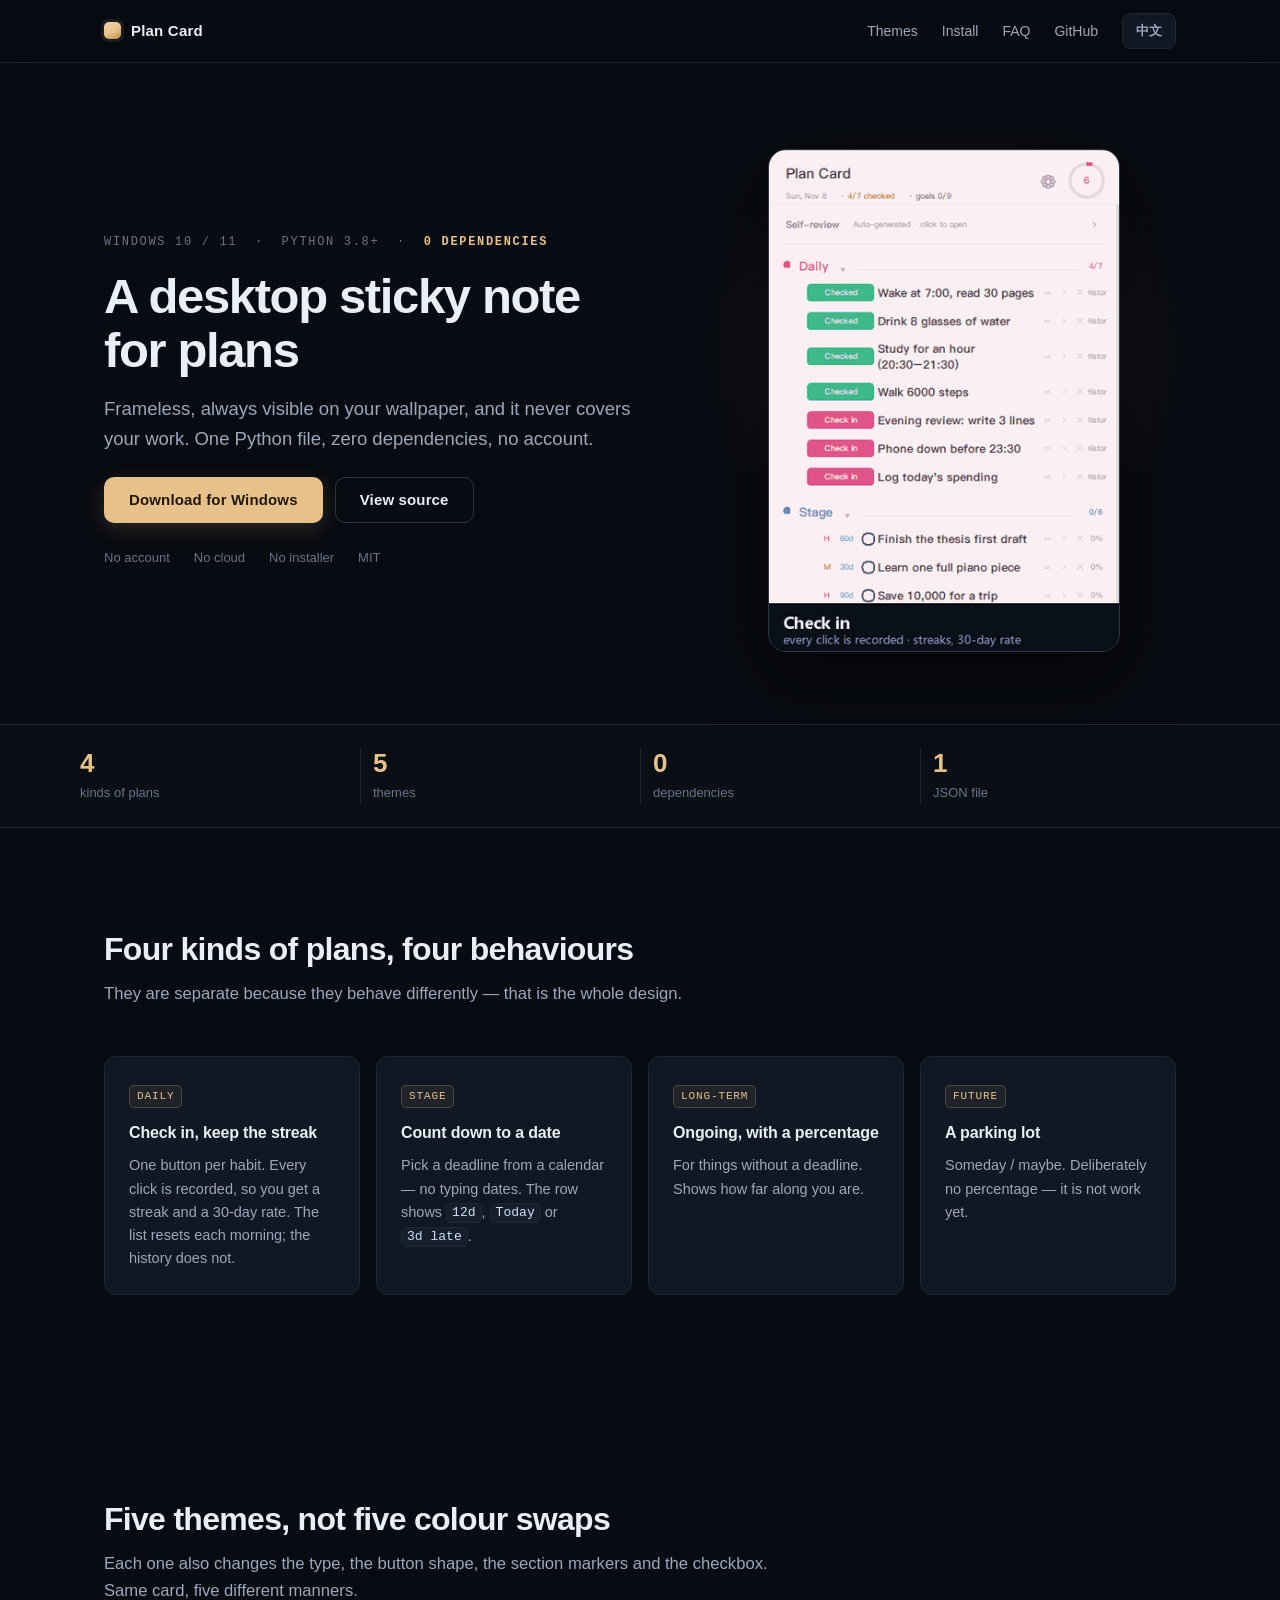
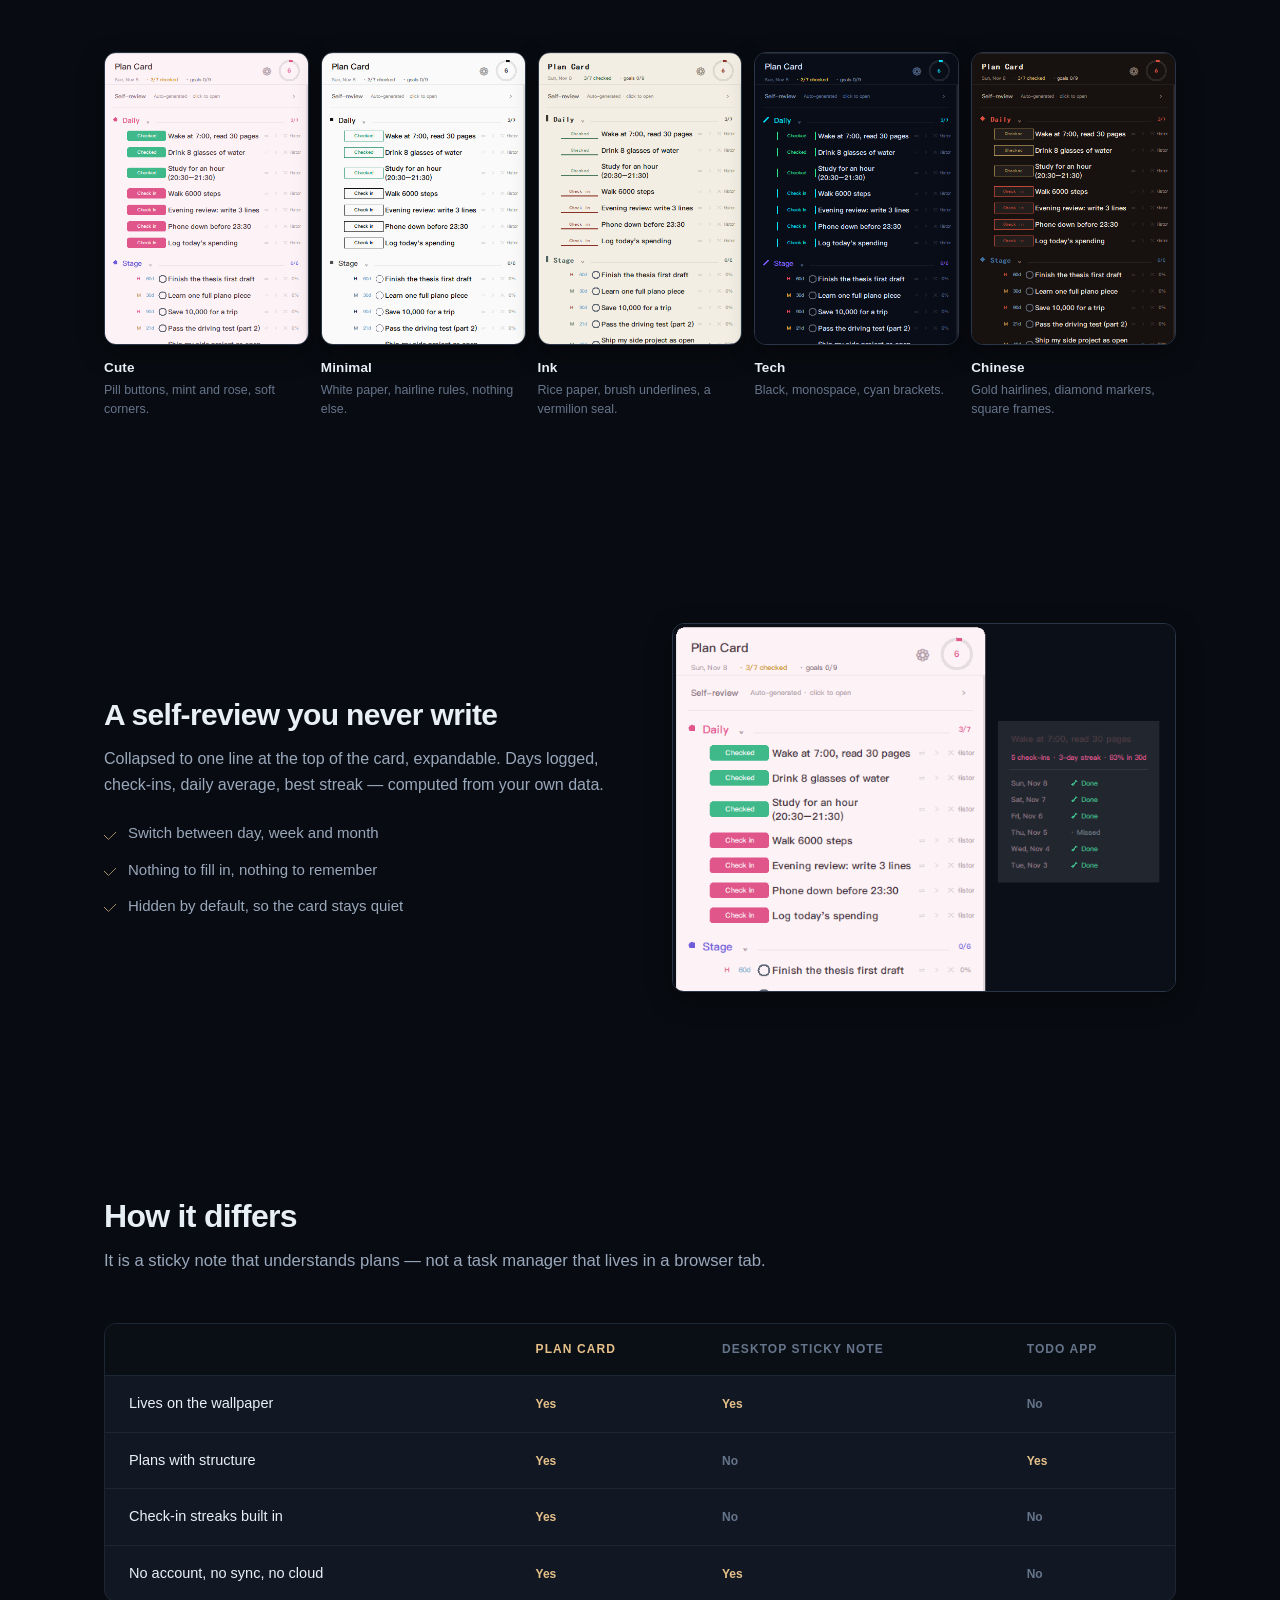
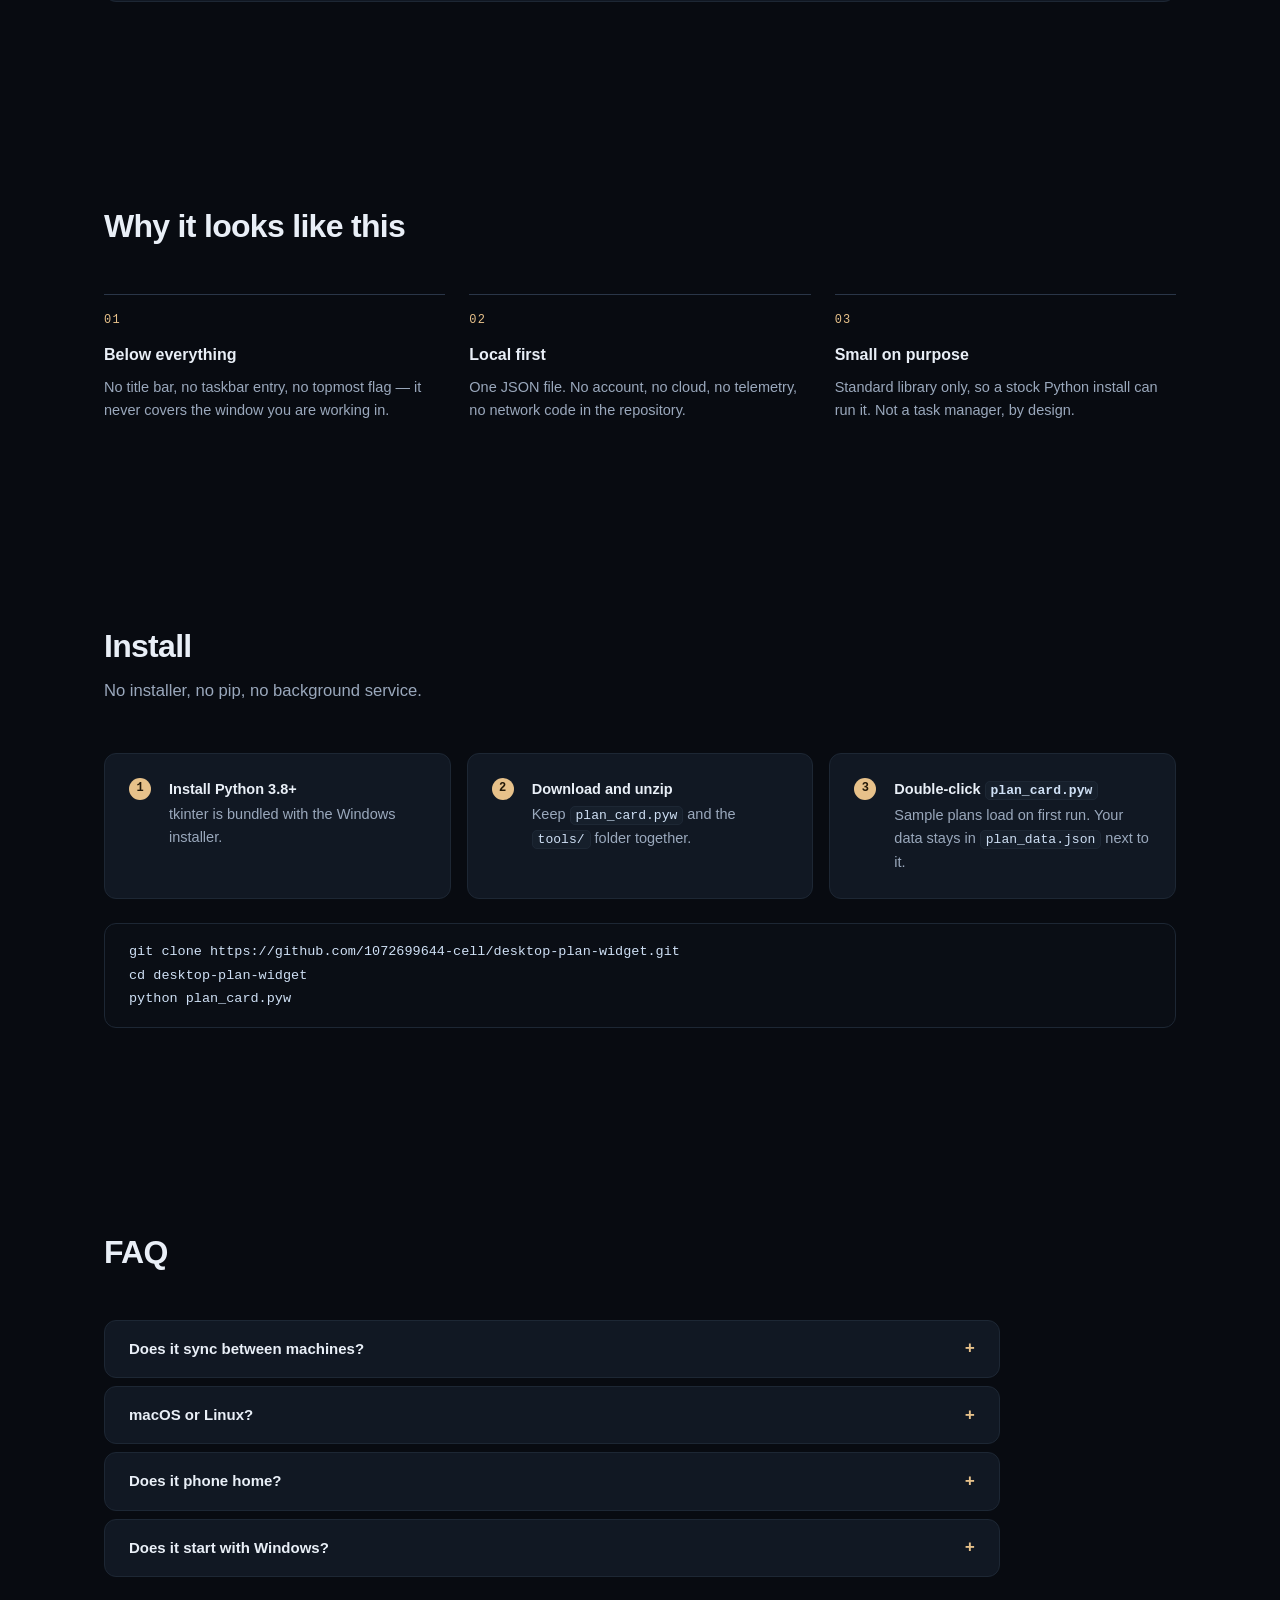
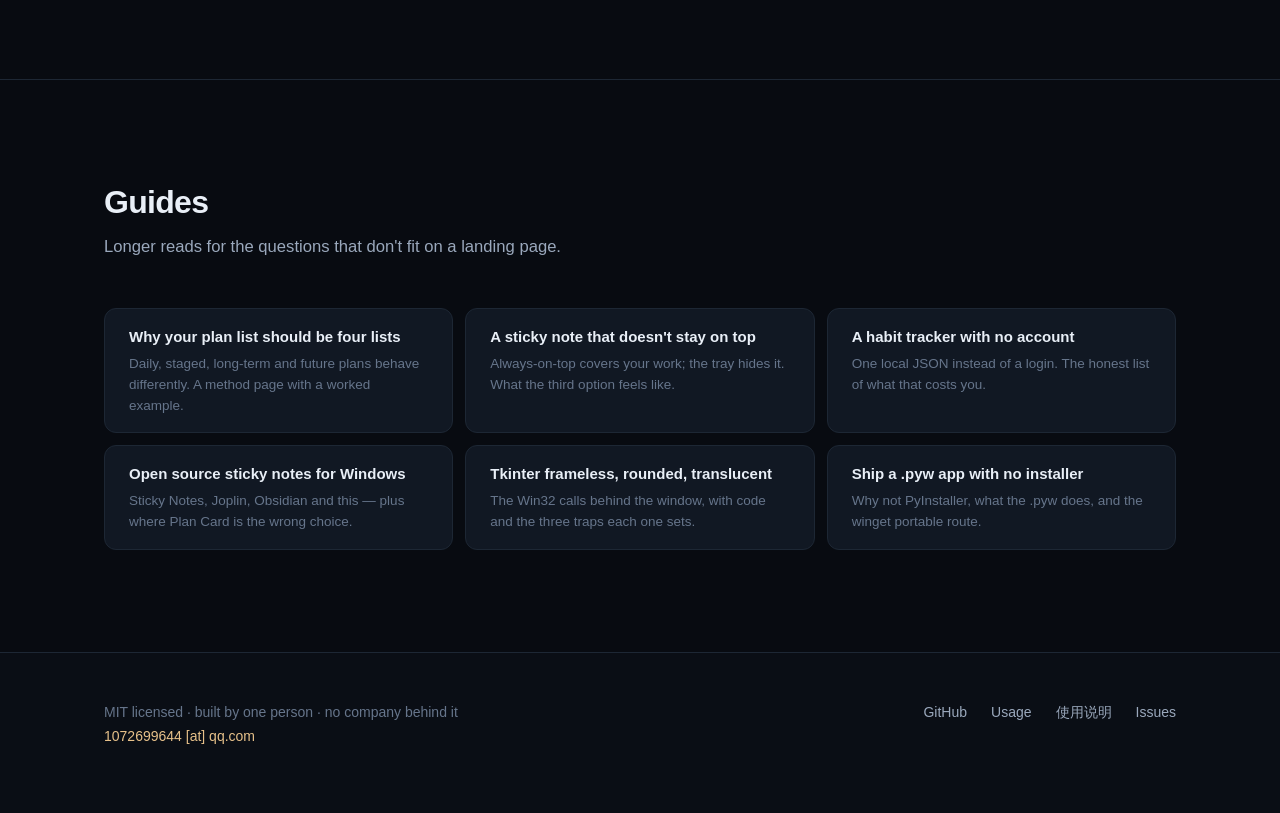
==== commit d73b3ecf: "docs: six long-tail guides, shared stylesheet, sitemap, winget skeleton - extract the landing page C" ====
--- a/docs/index.html
+++ b/docs/index.html
@@ -24,283 +24,7 @@
 <meta name="twitter:image" content="https://1072699644-cell.github.io/desktop-plan-widget/shots/social-preview.png">
 <meta name="twitter:image:alt" content="Plan Card — a frameless desktop plan card on Windows">
 
-<style>
-:root{
-  /* surface */
-  --bg:#080B11;
-  --bg-2:#0A0E15;
-  --surface:#111823;
-  --surface-2:#161F2B;
-  --line:#1D2734;
-  --line-2:#2A3648;
-  /* text */
-  --fg:#E9EFF7;
-  --muted:#9AA8BC;
-  --dim:#66758B;
-  /* one accent only */
-  --accent:#E7C18A;
-  --accent-hi:#F3D6AC;
-  --on-accent:#231808;
-  /* scale */
-  --s1:4px; --s2:8px; --s3:12px; --s4:16px; --s6:24px;
-  --s8:32px; --s12:48px; --s16:64px; --s24:96px;
-  --r-sm:8px; --r-md:12px; --r-lg:18px; --r-xl:26px;
-  --shadow-1:0 1px 2px rgb(0 0 0 / .3);
-  --shadow-2:0 8px 24px rgb(0 0 0 / .34);
-  --shadow-3:0 24px 70px rgb(0 0 0 / .55);
-  --ease:cubic-bezier(.2,.8,.2,1);
-  --dur:170ms;
-  --wrap:1120px;
-  --pad:clamp(20px,5vw,24px);
-  --sect:clamp(56px,8vw,104px);
-  --font:"Segoe UI",-apple-system,BlinkMacSystemFont,"PingFang SC","Microsoft YaHei",Roboto,sans-serif;
-  --mono:ui-monospace,"SFMono-Regular",Consolas,"Liberation Mono",monospace;
-}
-*{box-sizing:border-box}
-html{-webkit-text-size-adjust:100%;overflow-x:clip}
-@media (prefers-reduced-motion:no-preference){html{scroll-behavior:smooth}}
-body{
-  margin:0;background:var(--bg);color:var(--fg);
-  font-family:var(--font);font-size:16px;line-height:1.62;
-  -webkit-font-smoothing:antialiased;text-rendering:optimizeLegibility;
-  overflow-x:hidden;
-}
-img{max-width:100%;height:auto;display:block}
-a{color:var(--accent);text-decoration:none;transition:color var(--dur) var(--ease)}
-a:hover{color:var(--accent-hi)}
-:focus-visible{outline:2px solid var(--accent);outline-offset:3px;border-radius:var(--r-sm)}
-.wrap{width:100%;max-width:var(--wrap);margin:0 auto;padding:0 var(--pad)}
-code{font-family:var(--mono);font-size:.9em;color:#CFE0F5;
-  background:var(--surface-2);border:1px solid var(--line);border-radius:5px;
-  padding:.1em .38em;white-space:nowrap}
-
-/* ---------- language ----------
-   只在「非当前语言」时隐藏，避免 .zh{display:none} 被组件的 display 规则覆盖；
-   用 :not(.cn) 提高权重，且不干预当前语言元素的自身 display。 */
-body:not(.cn) .zh{display:none}
-body.cn .en{display:none}
-
-/* ---------- header ---------- */
-header{position:sticky;top:0;z-index:50;
-  background:color-mix(in srgb,var(--bg) 84%,transparent);
-  -webkit-backdrop-filter:blur(14px) saturate(140%);
-  backdrop-filter:blur(14px) saturate(140%);
-  border-bottom:1px solid var(--line)}
-.nav{display:flex;align-items:center;justify-content:space-between;
-  gap:var(--s4);height:62px}
-.brand{display:flex;align-items:center;gap:10px;
-  font-weight:650;letter-spacing:.2px;font-size:15px;color:var(--fg)}
-.brand:hover{color:var(--fg)}
-.mark{width:17px;height:17px;border-radius:5px;
-  background:linear-gradient(150deg,var(--accent-hi),var(--accent) 55%,#B98C4B);
-  box-shadow:0 0 0 3px rgb(231 193 138 / .1)}
-.nav-links{display:flex;align-items:center;gap:var(--s6)}
-.nav-links a{color:var(--muted);font-size:14px;font-weight:500}
-.nav-links a:hover{color:var(--fg)}
-.langsw{background:var(--surface);border:1px solid var(--line);
-  color:var(--muted);font:inherit;font-size:13px;font-weight:600;
-  padding:6px 13px;min-height:32px;border-radius:var(--r-sm);cursor:pointer;
-  transition:background var(--dur) var(--ease),color var(--dur) var(--ease),border-color var(--dur) var(--ease)}
-.langsw:hover{background:var(--surface-2);color:var(--fg);border-color:var(--line-2)}
-.langsw:active{transform:translateY(1px)}
-
-/* ---------- hero ---------- */
-.hero{display:grid;grid-template-columns:1.08fr .92fr;
-  gap:clamp(var(--s8),5vw,var(--s16));align-items:center;
-  padding:clamp(40px,7vw,86px) 0 clamp(40px,6vw,72px)}
-.eyebrow{font-family:var(--mono);font-size:12px;letter-spacing:.14em;
-  text-transform:uppercase;color:var(--dim);margin:0 0 var(--s4)}
-.eyebrow b{color:var(--accent);font-weight:600}
-h1{margin:0 0 var(--s4);font-size:clamp(29px,4.2vw,49px);line-height:1.12;
-  letter-spacing:-.028em;font-weight:680}
-body.cn h1{letter-spacing:-.008em;line-height:1.2}
-.lead{margin:0 0 var(--s6);font-size:clamp(16px,1.5vw,18.5px);
-  line-height:1.58;color:var(--muted);max-width:34em}
-.cta{display:flex;flex-wrap:wrap;gap:var(--s3);margin-bottom:var(--s6)}
-.btn{display:inline-flex;align-items:center;justify-content:center;
-  gap:var(--s2);min-height:46px;padding:0 var(--s6);border-radius:10px;
-  font-size:15px;font-weight:620;letter-spacing:.01em;cursor:pointer;
-  border:1px solid transparent;transition:all var(--dur) var(--ease)}
-.btn.p{background:var(--accent);color:var(--on-accent);box-shadow:0 6px 20px rgb(231 193 138 / .16)}
-.btn.p:hover{background:var(--accent-hi);color:var(--on-accent);
-  box-shadow:0 8px 26px rgb(231 193 138 / .26);transform:translateY(-1px)}
-.btn.p:active{transform:translateY(0);box-shadow:0 3px 10px rgb(231 193 138 / .18)}
-.btn.s{background:transparent;border-color:var(--line-2);color:var(--fg)}
-.btn.s:hover{background:var(--surface);border-color:#3A4A61;color:var(--fg);transform:translateY(-1px)}
-.btn.s:active{transform:translateY(0)}
-.trust{display:flex;flex-wrap:wrap;gap:var(--s2) var(--s6);
-  font-size:13px;color:var(--dim)}
-.trust span{display:inline-flex;align-items:center;gap:6px}
-
-.shot{position:relative;display:flex;justify-content:center}
-.shot::before{content:"";position:absolute;inset:-8% -14% -6%;
-  background:radial-gradient(60% 55% at 50% 42%,rgb(231 193 138 / .13),transparent 70%);
-  z-index:0;pointer-events:none}
-.shot img{position:relative;z-index:1;width:100%;max-width:352px;
-  aspect-ratio:380/543;object-fit:cover;object-position:top;
-  border-radius:var(--r-lg);border:1px solid var(--line-2);
-  box-shadow:var(--shadow-3)}
-
-/* ---------- numbers strip ---------- */
-.strip{border-block:1px solid var(--line);background:var(--bg-2)}
-.strip-in{display:grid;grid-template-columns:repeat(4,1fr);padding:var(--s6) 0}
-.stat{padding:0 var(--s3);border-left:1px solid var(--line)}
-.stat:first-child{border-left:0;padding-left:0}
-.stat b{display:block;font-size:26px;font-weight:680;letter-spacing:-.02em;
-  line-height:1.1;color:var(--accent)}
-.stat span{display:block;font-size:13px;color:var(--dim);margin-top:var(--s1)}
-
-/* ---------- sections ---------- */
-section{padding:var(--sect) 0}
-.sect-head{max-width:44em;margin-bottom:clamp(var(--s8),4vw,var(--s12))}
-h2{margin:0 0 var(--s3);font-size:clamp(23px,3vw,32px);line-height:1.22;
-  letter-spacing:-.022em;font-weight:660}
-.sub{margin:0;color:var(--muted);font-size:clamp(15px,1.3vw,17px);line-height:1.6}
-
-/* ---------- cards ---------- */
-.grid{display:grid;grid-template-columns:repeat(auto-fit,minmax(238px,1fr));gap:var(--s4)}
-.card{background:var(--surface);border:1px solid var(--line);
-  border-radius:var(--r-md);padding:var(--s6);
-  transition:border-color var(--dur) var(--ease),background var(--dur) var(--ease),transform var(--dur) var(--ease)}
-.card:hover{border-color:var(--line-2);background:var(--surface-2);transform:translateY(-2px)}
-.chip{display:inline-block;font-family:var(--mono);font-size:11px;
-  letter-spacing:.08em;text-transform:uppercase;color:var(--accent);
-  background:rgb(231 193 138 / .07);border:1px solid rgb(231 193 138 / .22);
-  border-radius:5px;padding:2px 7px;margin-bottom:var(--s3)}
-.card h3{margin:0 0 var(--s2);font-size:16px;font-weight:640;letter-spacing:-.01em}
-.card p{margin:0;color:var(--muted);font-size:14.5px;line-height:1.6}
-
-/* ---------- themes gallery ---------- */
-.themes{display:grid;grid-template-columns:repeat(5,minmax(0,1fr));gap:var(--s3);
-  margin-top:var(--s2)}
-.th{display:flex;flex-direction:column;gap:var(--s3);min-width:0}
-.th img{width:100%;aspect-ratio:396/566;object-fit:cover;object-position:top;
-  border-radius:var(--r-md);border:1px solid var(--line-2);
-  box-shadow:var(--shadow-2);
-  transition:transform var(--dur) var(--ease),box-shadow var(--dur) var(--ease),border-color var(--dur) var(--ease)}
-.th:hover img{transform:translateY(-4px);box-shadow:var(--shadow-3);border-color:#40506A}
-.th b{display:block;font-size:13.5px;font-weight:640;letter-spacing:.01em}
-.th span{display:block;font-size:12.5px;color:var(--dim);line-height:1.5;margin-top:2px}
-
-/* ---------- split ---------- */
-.split{display:grid;grid-template-columns:minmax(0,1fr) minmax(0,1fr);
-  gap:clamp(var(--s8),5vw,var(--s16));align-items:center}
-.split-media{min-width:0}
-.split.rev .split-media{order:-1}
-.split h2{font-size:clamp(22px,2.7vw,30px)}
-.split p{color:var(--muted);font-size:16px;margin:0 0 var(--s4)}
-.split p:last-child{margin-bottom:0}
-.ticks{list-style:none;margin:var(--s6) 0 0;padding:0;display:grid;gap:var(--s3)}
-.ticks li{position:relative;padding-left:var(--s6);color:var(--muted);font-size:15px}
-.ticks li::before{content:"";position:absolute;left:0;top:.55em;
-  width:11px;height:6px;border-left:1.6px solid var(--accent);
-  border-bottom:1.6px solid var(--accent);transform:rotate(-45deg);border-radius:1px}
-.split-media img{width:100%;border-radius:var(--r-md);
-  border:1px solid var(--line-2);box-shadow:var(--shadow-2)}
-
-/* ---------- table ---------- */
-.tbl-wrap{overflow-x:auto;border:1px solid var(--line);border-radius:var(--r-md);
-  background:var(--surface)}
-table{width:100%;border-collapse:collapse;min-width:560px;font-size:14.5px}
-th,td{padding:var(--s4) var(--s6);text-align:left;
-  border-bottom:1px solid var(--line);vertical-align:top}
-tr:last-child td{border-bottom:0}
-thead th{font-size:12px;letter-spacing:.09em;text-transform:uppercase;
-  color:var(--dim);font-weight:600;background:var(--bg-2)}
-thead th:nth-child(2){color:var(--accent)}
-tbody td:first-child{color:var(--fg);font-weight:520;width:38%}
-tbody td{color:var(--muted)}
-td.y{color:var(--fg)}
-td.y::before{content:"Yes";display:inline-block;min-width:2.6em;
-  font-size:12px;color:var(--accent);font-weight:600}
-td.n::before{content:"No";display:inline-block;min-width:2.6em;
-  font-size:12px;color:var(--dim);font-weight:600}
-body.cn td.y::before{content:"有"}
-body.cn td.n::before{content:"无"}
-
-/* ---------- why ---------- */
-.why{display:grid;grid-template-columns:repeat(auto-fit,minmax(250px,1fr));
-  gap:var(--s8) var(--s6)}
-.why div{border-top:1px solid var(--line-2);padding-top:var(--s4)}
-.why em{display:block;font-family:var(--mono);font-size:12px;font-style:normal;
-  color:var(--accent);letter-spacing:.1em;margin-bottom:var(--s3)}
-.why h3{margin:0 0 var(--s2);font-size:16px;font-weight:640}
-.why p{margin:0;color:var(--muted);font-size:14.5px;line-height:1.6}
-
-/* ---------- install ---------- */
-.steps{counter-reset:s;list-style:none;padding:0;margin:0 0 var(--s6);
-  display:grid;grid-template-columns:repeat(auto-fit,minmax(230px,1fr));gap:var(--s4)}
-.steps li{position:relative;padding:var(--s6) var(--s6) var(--s6) var(--s16);
-  background:var(--surface);border:1px solid var(--line);border-radius:var(--r-md);
-  color:var(--muted);font-size:14.5px;line-height:1.6}
-.steps li::before{counter-increment:s;content:counter(s);
-  position:absolute;left:var(--s6);top:var(--s6);
-  width:22px;height:22px;border-radius:50%;background:var(--accent);
-  color:var(--on-accent);font-weight:700;font-size:12px;
-  display:flex;align-items:center;justify-content:center;font-family:var(--mono)}
-.steps b{display:block;color:var(--fg);font-weight:620;margin-bottom:2px}
-pre{margin:0;background:var(--bg-2);border:1px solid var(--line);
-  border-radius:var(--r-md);padding:var(--s4) var(--s6);overflow-x:auto;
-  font-family:var(--mono);font-size:13.5px;line-height:1.75;color:#CFE0F5}
-pre code{background:none;border:0;padding:0;white-space:pre;font-size:inherit}
-
-/* ---------- faq ---------- */
-.faq{display:grid;gap:var(--s2);max-width:56em}
-details{background:var(--surface);border:1px solid var(--line);
-  border-radius:var(--r-md);padding:var(--s4) var(--s6);
-  transition:border-color var(--dur) var(--ease),background var(--dur) var(--ease)}
-details:hover{border-color:var(--line-2)}
-details[open]{background:var(--surface-2);border-color:var(--line-2)}
-summary{cursor:pointer;font-weight:600;font-size:15px;color:var(--fg);
-  list-style:none;display:flex;justify-content:space-between;
-  align-items:center;gap:var(--s4);min-height:24px}
-summary::-webkit-details-marker{display:none}
-summary::after{content:"+";font-family:var(--mono);font-size:17px;
-  color:var(--accent);line-height:1;transition:transform var(--dur) var(--ease)}
-details[open] summary::after{content:"−"}
-details p{margin:var(--s3) 0 0;color:var(--muted);font-size:14.5px;line-height:1.65}
-
-/* ---------- footer ---------- */
-footer{border-top:1px solid var(--line);background:var(--bg-2);
-  padding:var(--s12) 0 var(--s16);color:var(--dim);font-size:14px}
-.foot{display:flex;flex-wrap:wrap;gap:var(--s4) var(--s8);
-  justify-content:space-between;align-items:flex-start}
-.foot-l{max-width:30em;line-height:1.7}
-.foot-r{display:flex;flex-wrap:wrap;gap:var(--s2) var(--s6)}
-.foot-r a{color:var(--muted);font-size:14px}
-.foot-r a:hover{color:var(--fg)}
-
-/* ---------- responsive ---------- */
-@media (max-width:980px){
-  .hero{grid-template-columns:1fr;gap:var(--s12)}
-  .shot{order:-1}
-  .shot img{max-width:300px}
-  .split{grid-template-columns:1fr;gap:var(--s8)}
-  .split.rev .split-media{order:0}
-  .strip-in{grid-template-columns:repeat(2,1fr);gap:var(--s6) 0}
-  .stat:nth-child(3){border-left:0;padding-left:0}
-}
-@media (max-width:820px){
-  .themes{display:flex;overflow-x:auto;scroll-snap-type:x mandatory;
-    gap:var(--s3);margin-inline:calc(var(--pad) * -1);
-    padding:0 var(--pad) var(--s3);scrollbar-width:thin}
-  .th{flex:0 0 62%;scroll-snap-align:start}
-  .nav-links a:not(.langsw){display:none}
-  .why{gap:var(--s6)}
-}
-@media (max-width:520px){
-  h1{letter-spacing:-.02em}
-  .eyebrow{font-size:11px;letter-spacing:.05em}
-  .cta{flex-direction:column;align-items:stretch}
-  .btn{width:100%}
-  .th{flex-basis:76%}
-  .foot{flex-direction:column}
-  th,td{padding:var(--s3) var(--s4)}
-}
-@media (prefers-reduced-motion:reduce){
-  *,*::before,*::after{transition:none!important;animation:none!important}
-}
-</style>
+<link rel="stylesheet" href="assets/site.css">
 </head>
 <body>
 
@@ -599,6 +323,36 @@
     </div>
   </section>
 
+  <section id="guides" class="guides">
+    <div class="wrap">
+      <div class="sect-head">
+        <h2 class="en">Guides</h2><h2 class="zh">长文指南</h2>
+        <p class="sub en">Longer reads for the questions that don't fit on a landing page.</p>
+        <p class="sub zh">落地页放不下的问题，写成了六篇长文（目前为英文）。</p>
+      </div>
+      <ul class="guide-list">
+        <li><a href="pages/four-kinds-of-plans.html">
+          <b>Why your plan list should be four lists</b>
+          <span>Daily, staged, long-term and future plans behave differently. A method page with a worked example.</span></a></li>
+        <li><a href="pages/sticky-note-that-does-not-stay-on-top.html">
+          <b>A sticky note that doesn't stay on top</b>
+          <span>Always-on-top covers your work; the tray hides it. What the third option feels like.</span></a></li>
+        <li><a href="pages/habit-tracker-without-an-account.html">
+          <b>A habit tracker with no account</b>
+          <span>One local JSON instead of a login. The honest list of what that costs you.</span></a></li>
+        <li><a href="pages/open-source-sticky-notes-for-windows.html">
+          <b>Open source sticky notes for Windows</b>
+          <span>Sticky Notes, Joplin, Obsidian and this — plus where Plan Card is the wrong choice.</span></a></li>
+        <li><a href="pages/tkinter-frameless-rounded-window.html">
+          <b>Tkinter frameless, rounded, translucent</b>
+          <span>The Win32 calls behind the window, with code and the three traps each one sets.</span></a></li>
+        <li><a href="pages/ship-python-pyw-app-without-installer.html">
+          <b>Ship a .pyw app with no installer</b>
+          <span>Why not PyInstaller, what the .pyw does, and the winget portable route.</span></a></li>
+      </ul>
+    </div>
+  </section>
+
 </main>
 
 <footer>
--- a/docs/assets/site.css
+++ b/docs/assets/site.css
@@ -0,0 +1,329 @@
+:root{
+  /* surface */
+  --bg:#080B11;
+  --bg-2:#0A0E15;
+  --surface:#111823;
+  --surface-2:#161F2B;
+  --line:#1D2734;
+  --line-2:#2A3648;
+  /* text */
+  --fg:#E9EFF7;
+  --muted:#9AA8BC;
+  --dim:#66758B;
+  /* one accent only */
+  --accent:#E7C18A;
+  --accent-hi:#F3D6AC;
+  --on-accent:#231808;
+  /* scale */
+  --s1:4px; --s2:8px; --s3:12px; --s4:16px; --s6:24px;
+  --s8:32px; --s12:48px; --s16:64px; --s24:96px;
+  --r-sm:8px; --r-md:12px; --r-lg:18px; --r-xl:26px;
+  --shadow-1:0 1px 2px rgb(0 0 0 / .3);
+  --shadow-2:0 8px 24px rgb(0 0 0 / .34);
+  --shadow-3:0 24px 70px rgb(0 0 0 / .55);
+  --ease:cubic-bezier(.2,.8,.2,1);
+  --dur:170ms;
+  --wrap:1120px;
+  --pad:clamp(20px,5vw,24px);
+  --sect:clamp(56px,8vw,104px);
+  --font:"Segoe UI",-apple-system,BlinkMacSystemFont,"PingFang SC","Microsoft YaHei",Roboto,sans-serif;
+  --mono:ui-monospace,"SFMono-Regular",Consolas,"Liberation Mono",monospace;
+}
+*{box-sizing:border-box}
+html{-webkit-text-size-adjust:100%;overflow-x:clip}
+@media (prefers-reduced-motion:no-preference){html{scroll-behavior:smooth}}
+body{
+  margin:0;background:var(--bg);color:var(--fg);
+  font-family:var(--font);font-size:16px;line-height:1.62;
+  -webkit-font-smoothing:antialiased;text-rendering:optimizeLegibility;
+  overflow-x:hidden;
+}
+img{max-width:100%;height:auto;display:block}
+a{color:var(--accent);text-decoration:none;transition:color var(--dur) var(--ease)}
+a:hover{color:var(--accent-hi)}
+:focus-visible{outline:2px solid var(--accent);outline-offset:3px;border-radius:var(--r-sm)}
+.wrap{width:100%;max-width:var(--wrap);margin:0 auto;padding:0 var(--pad)}
+code{font-family:var(--mono);font-size:.9em;color:#CFE0F5;
+  background:var(--surface-2);border:1px solid var(--line);border-radius:5px;
+  padding:.1em .38em;white-space:nowrap}
+
+/* ---------- language ----------
+   只在「非当前语言」时隐藏，避免 .zh{display:none} 被组件的 display 规则覆盖；
+   用 :not(.cn) 提高权重，且不干预当前语言元素的自身 display。 */
+body:not(.cn) .zh{display:none}
+body.cn .en{display:none}
+
+/* ---------- header ---------- */
+header{position:sticky;top:0;z-index:50;
+  background:color-mix(in srgb,var(--bg) 84%,transparent);
+  -webkit-backdrop-filter:blur(14px) saturate(140%);
+  backdrop-filter:blur(14px) saturate(140%);
+  border-bottom:1px solid var(--line)}
+.nav{display:flex;align-items:center;justify-content:space-between;
+  gap:var(--s4);height:62px}
+.brand{display:flex;align-items:center;gap:10px;
+  font-weight:650;letter-spacing:.2px;font-size:15px;color:var(--fg)}
+.brand:hover{color:var(--fg)}
+.mark{width:17px;height:17px;border-radius:5px;
+  background:linear-gradient(150deg,var(--accent-hi),var(--accent) 55%,#B98C4B);
+  box-shadow:0 0 0 3px rgb(231 193 138 / .1)}
+.nav-links{display:flex;align-items:center;gap:var(--s6)}
+.nav-links a{color:var(--muted);font-size:14px;font-weight:500}
+.nav-links a:hover{color:var(--fg)}
+.langsw{background:var(--surface);border:1px solid var(--line);
+  color:var(--muted);font:inherit;font-size:13px;font-weight:600;
+  padding:6px 13px;min-height:32px;border-radius:var(--r-sm);cursor:pointer;
+  transition:background var(--dur) var(--ease),color var(--dur) var(--ease),border-color var(--dur) var(--ease)}
+.langsw:hover{background:var(--surface-2);color:var(--fg);border-color:var(--line-2)}
+.langsw:active{transform:translateY(1px)}
+
+/* ---------- hero ---------- */
+.hero{display:grid;grid-template-columns:1.08fr .92fr;
+  gap:clamp(var(--s8),5vw,var(--s16));align-items:center;
+  padding:clamp(40px,7vw,86px) 0 clamp(40px,6vw,72px)}
+.eyebrow{font-family:var(--mono);font-size:12px;letter-spacing:.14em;
+  text-transform:uppercase;color:var(--dim);margin:0 0 var(--s4)}
+.eyebrow b{color:var(--accent);font-weight:600}
+h1{margin:0 0 var(--s4);font-size:clamp(29px,4.2vw,49px);line-height:1.12;
+  letter-spacing:-.028em;font-weight:680}
+body.cn h1{letter-spacing:-.008em;line-height:1.2}
+.lead{margin:0 0 var(--s6);font-size:clamp(16px,1.5vw,18.5px);
+  line-height:1.58;color:var(--muted);max-width:34em}
+.cta{display:flex;flex-wrap:wrap;gap:var(--s3);margin-bottom:var(--s6)}
+.btn{display:inline-flex;align-items:center;justify-content:center;
+  gap:var(--s2);min-height:46px;padding:0 var(--s6);border-radius:10px;
+  font-size:15px;font-weight:620;letter-spacing:.01em;cursor:pointer;
+  border:1px solid transparent;transition:all var(--dur) var(--ease)}
+.btn.p{background:var(--accent);color:var(--on-accent);box-shadow:0 6px 20px rgb(231 193 138 / .16)}
+.btn.p:hover{background:var(--accent-hi);color:var(--on-accent);
+  box-shadow:0 8px 26px rgb(231 193 138 / .26);transform:translateY(-1px)}
+.btn.p:active{transform:translateY(0);box-shadow:0 3px 10px rgb(231 193 138 / .18)}
+.btn.s{background:transparent;border-color:var(--line-2);color:var(--fg)}
+.btn.s:hover{background:var(--surface);border-color:#3A4A61;color:var(--fg);transform:translateY(-1px)}
+.btn.s:active{transform:translateY(0)}
+.trust{display:flex;flex-wrap:wrap;gap:var(--s2) var(--s6);
+  font-size:13px;color:var(--dim)}
+.trust span{display:inline-flex;align-items:center;gap:6px}
+
+.shot{position:relative;display:flex;justify-content:center}
+.shot::before{content:"";position:absolute;inset:-8% -14% -6%;
+  background:radial-gradient(60% 55% at 50% 42%,rgb(231 193 138 / .13),transparent 70%);
+  z-index:0;pointer-events:none}
+.shot img{position:relative;z-index:1;width:100%;max-width:352px;
+  aspect-ratio:380/543;object-fit:cover;object-position:top;
+  border-radius:var(--r-lg);border:1px solid var(--line-2);
+  box-shadow:var(--shadow-3)}
+
+/* ---------- numbers strip ---------- */
+.strip{border-block:1px solid var(--line);background:var(--bg-2)}
+.strip-in{display:grid;grid-template-columns:repeat(4,1fr);padding:var(--s6) 0}
+.stat{padding:0 var(--s3);border-left:1px solid var(--line)}
+.stat:first-child{border-left:0;padding-left:0}
+.stat b{display:block;font-size:26px;font-weight:680;letter-spacing:-.02em;
+  line-height:1.1;color:var(--accent)}
+.stat span{display:block;font-size:13px;color:var(--dim);margin-top:var(--s1)}
+
+/* ---------- sections ---------- */
+section{padding:var(--sect) 0}
+.sect-head{max-width:44em;margin-bottom:clamp(var(--s8),4vw,var(--s12))}
+h2{margin:0 0 var(--s3);font-size:clamp(23px,3vw,32px);line-height:1.22;
+  letter-spacing:-.022em;font-weight:660}
+.sub{margin:0;color:var(--muted);font-size:clamp(15px,1.3vw,17px);line-height:1.6}
+
+/* ---------- cards ---------- */
+.grid{display:grid;grid-template-columns:repeat(auto-fit,minmax(238px,1fr));gap:var(--s4)}
+.card{background:var(--surface);border:1px solid var(--line);
+  border-radius:var(--r-md);padding:var(--s6);
+  transition:border-color var(--dur) var(--ease),background var(--dur) var(--ease),transform var(--dur) var(--ease)}
+.card:hover{border-color:var(--line-2);background:var(--surface-2);transform:translateY(-2px)}
+.chip{display:inline-block;font-family:var(--mono);font-size:11px;
+  letter-spacing:.08em;text-transform:uppercase;color:var(--accent);
+  background:rgb(231 193 138 / .07);border:1px solid rgb(231 193 138 / .22);
+  border-radius:5px;padding:2px 7px;margin-bottom:var(--s3)}
+.card h3{margin:0 0 var(--s2);font-size:16px;font-weight:640;letter-spacing:-.01em}
+.card p{margin:0;color:var(--muted);font-size:14.5px;line-height:1.6}
+
+/* ---------- themes gallery ---------- */
+.themes{display:grid;grid-template-columns:repeat(5,minmax(0,1fr));gap:var(--s3);
+  margin-top:var(--s2)}
+.th{display:flex;flex-direction:column;gap:var(--s3);min-width:0}
+.th img{width:100%;aspect-ratio:396/566;object-fit:cover;object-position:top;
+  border-radius:var(--r-md);border:1px solid var(--line-2);
+  box-shadow:var(--shadow-2);
+  transition:transform var(--dur) var(--ease),box-shadow var(--dur) var(--ease),border-color var(--dur) var(--ease)}
+.th:hover img{transform:translateY(-4px);box-shadow:var(--shadow-3);border-color:#40506A}
+.th b{display:block;font-size:13.5px;font-weight:640;letter-spacing:.01em}
+.th span{display:block;font-size:12.5px;color:var(--dim);line-height:1.5;margin-top:2px}
+
+/* ---------- split ---------- */
+.split{display:grid;grid-template-columns:minmax(0,1fr) minmax(0,1fr);
+  gap:clamp(var(--s8),5vw,var(--s16));align-items:center}
+.split-media{min-width:0}
+.split.rev .split-media{order:-1}
+.split h2{font-size:clamp(22px,2.7vw,30px)}
+.split p{color:var(--muted);font-size:16px;margin:0 0 var(--s4)}
+.split p:last-child{margin-bottom:0}
+.ticks{list-style:none;margin:var(--s6) 0 0;padding:0;display:grid;gap:var(--s3)}
+.ticks li{position:relative;padding-left:var(--s6);color:var(--muted);font-size:15px}
+.ticks li::before{content:"";position:absolute;left:0;top:.55em;
+  width:11px;height:6px;border-left:1.6px solid var(--accent);
+  border-bottom:1.6px solid var(--accent);transform:rotate(-45deg);border-radius:1px}
+.split-media img{width:100%;border-radius:var(--r-md);
+  border:1px solid var(--line-2);box-shadow:var(--shadow-2)}
+
+/* ---------- table ---------- */
+.tbl-wrap{overflow-x:auto;border:1px solid var(--line);border-radius:var(--r-md);
+  background:var(--surface)}
+table{width:100%;border-collapse:collapse;min-width:560px;font-size:14.5px}
+th,td{padding:var(--s4) var(--s6);text-align:left;
+  border-bottom:1px solid var(--line);vertical-align:top}
+tr:last-child td{border-bottom:0}
+thead th{font-size:12px;letter-spacing:.09em;text-transform:uppercase;
+  color:var(--dim);font-weight:600;background:var(--bg-2)}
+thead th:nth-child(2){color:var(--accent)}
+tbody td:first-child{color:var(--fg);font-weight:520;width:38%}
+tbody td{color:var(--muted)}
+td.y{color:var(--fg)}
+td.y::before{content:"Yes";display:inline-block;min-width:2.6em;
+  font-size:12px;color:var(--accent);font-weight:600}
+td.n::before{content:"No";display:inline-block;min-width:2.6em;
+  font-size:12px;color:var(--dim);font-weight:600}
+body.cn td.y::before{content:"有"}
+body.cn td.n::before{content:"无"}
+
+/* ---------- why ---------- */
+.why{display:grid;grid-template-columns:repeat(auto-fit,minmax(250px,1fr));
+  gap:var(--s8) var(--s6)}
+.why div{border-top:1px solid var(--line-2);padding-top:var(--s4)}
+.why em{display:block;font-family:var(--mono);font-size:12px;font-style:normal;
+  color:var(--accent);letter-spacing:.1em;margin-bottom:var(--s3)}
+.why h3{margin:0 0 var(--s2);font-size:16px;font-weight:640}
+.why p{margin:0;color:var(--muted);font-size:14.5px;line-height:1.6}
+
+/* ---------- install ---------- */
+.steps{counter-reset:s;list-style:none;padding:0;margin:0 0 var(--s6);
+  display:grid;grid-template-columns:repeat(auto-fit,minmax(230px,1fr));gap:var(--s4)}
+.steps li{position:relative;padding:var(--s6) var(--s6) var(--s6) var(--s16);
+  background:var(--surface);border:1px solid var(--line);border-radius:var(--r-md);
+  color:var(--muted);font-size:14.5px;line-height:1.6}
+.steps li::before{counter-increment:s;content:counter(s);
+  position:absolute;left:var(--s6);top:var(--s6);
+  width:22px;height:22px;border-radius:50%;background:var(--accent);
+  color:var(--on-accent);font-weight:700;font-size:12px;
+  display:flex;align-items:center;justify-content:center;font-family:var(--mono)}
+.steps b{display:block;color:var(--fg);font-weight:620;margin-bottom:2px}
+pre{margin:0;background:var(--bg-2);border:1px solid var(--line);
+  border-radius:var(--r-md);padding:var(--s4) var(--s6);overflow-x:auto;
+  font-family:var(--mono);font-size:13.5px;line-height:1.75;color:#CFE0F5}
+pre code{background:none;border:0;padding:0;white-space:pre;font-size:inherit}
+
+/* ---------- faq ---------- */
+.faq{display:grid;gap:var(--s2);max-width:56em}
+details{background:var(--surface);border:1px solid var(--line);
+  border-radius:var(--r-md);padding:var(--s4) var(--s6);
+  transition:border-color var(--dur) var(--ease),background var(--dur) var(--ease)}
+details:hover{border-color:var(--line-2)}
+details[open]{background:var(--surface-2);border-color:var(--line-2)}
+summary{cursor:pointer;font-weight:600;font-size:15px;color:var(--fg);
+  list-style:none;display:flex;justify-content:space-between;
+  align-items:center;gap:var(--s4);min-height:24px}
+summary::-webkit-details-marker{display:none}
+summary::after{content:"+";font-family:var(--mono);font-size:17px;
+  color:var(--accent);line-height:1;transition:transform var(--dur) var(--ease)}
+details[open] summary::after{content:"−"}
+details p{margin:var(--s3) 0 0;color:var(--muted);font-size:14.5px;line-height:1.65}
+
+/* ---------- footer ---------- */
+footer{border-top:1px solid var(--line);background:var(--bg-2);
+  padding:var(--s12) 0 var(--s16);color:var(--dim);font-size:14px}
+.foot{display:flex;flex-wrap:wrap;gap:var(--s4) var(--s8);
+  justify-content:space-between;align-items:flex-start}
+.foot-l{max-width:30em;line-height:1.7}
+.foot-r{display:flex;flex-wrap:wrap;gap:var(--s2) var(--s6)}
+.foot-r a{color:var(--muted);font-size:14px}
+.foot-r a:hover{color:var(--fg)}
+
+/* ---------- responsive ---------- */
+@media (max-width:980px){
+  .hero{grid-template-columns:1fr;gap:var(--s12)}
+  .shot{order:-1}
+  .shot img{max-width:300px}
+  .split{grid-template-columns:1fr;gap:var(--s8)}
+  .split.rev .split-media{order:0}
+  .strip-in{grid-template-columns:repeat(2,1fr);gap:var(--s6) 0}
+  .stat:nth-child(3){border-left:0;padding-left:0}
+}
+@media (max-width:820px){
+  .themes{display:flex;overflow-x:auto;scroll-snap-type:x mandatory;
+    gap:var(--s3);margin-inline:calc(var(--pad) * -1);
+    padding:0 var(--pad) var(--s3);scrollbar-width:thin}
+  .th{flex:0 0 62%;scroll-snap-align:start}
+  .nav-links a:not(.langsw){display:none}
+  .why{gap:var(--s6)}
+}
+@media (max-width:520px){
+  h1{letter-spacing:-.02em}
+  .eyebrow{font-size:11px;letter-spacing:.05em}
+  .cta{flex-direction:column;align-items:stretch}
+  .btn{width:100%}
+  .th{flex-basis:76%}
+  .foot{flex-direction:column}
+  th,td{padding:var(--s3) var(--s4)}
+}
+@media (prefers-reduced-motion:reduce){
+  *,*::before,*::after{transition:none!important;animation:none!important}
+}
+
+
+/* ================= long-form pages ================= */
+.prose{max-width:68ch;margin:0 auto;padding:clamp(32px,6vw,56px) 0 0}
+.crumb{font-family:var(--mono);font-size:12px;letter-spacing:.1em;
+  text-transform:uppercase;color:var(--dim);margin:0 0 var(--s4)}
+.crumb a{color:var(--dim)}
+.crumb a:hover{color:var(--accent)}
+.prose h1{font-size:clamp(28px,4vw,42px);line-height:1.14;margin:0 0 var(--s4);
+  letter-spacing:-.026em}
+.prose .lead{font-size:clamp(16px,1.6vw,19px);color:var(--muted);
+  line-height:1.6;margin:0 0 var(--s8)}
+.prose h2{font-size:clamp(20px,2.4vw,26px);line-height:1.25;margin:var(--s12) 0 var(--s3);
+  letter-spacing:-.02em;font-weight:660}
+.prose h3{font-size:17px;margin:var(--s8) 0 var(--s2);font-weight:640}
+.prose p{color:var(--muted);font-size:16.5px;line-height:1.72;margin:0 0 var(--s4)}
+.prose ul,.prose ol{color:var(--muted);font-size:16.5px;line-height:1.7;
+  padding-left:1.35em;margin:0 0 var(--s4)}
+.prose li{margin-bottom:var(--s2)}
+.prose strong{color:var(--fg);font-weight:620}
+.prose a{border-bottom:1px solid rgb(231 193 138 / .28)}
+.prose a:hover{border-bottom-color:var(--accent)}
+.prose pre{margin:var(--s4) 0 var(--s6)}
+.prose blockquote{margin:var(--s6) 0;padding:0 0 0 var(--s6);
+  border-left:2px solid var(--accent);color:var(--muted);font-size:16.5px}
+.prose blockquote p:last-child{margin-bottom:0}
+.prose hr{border:0;border-top:1px solid var(--line);margin:var(--s12) 0}
+.note{background:var(--surface);border:1px solid var(--line);border-radius:var(--r-md);
+  padding:var(--s4) var(--s6);font-size:15px;color:var(--muted);margin:var(--s6) 0}
+.note b{color:var(--fg)}
+
+.cta-row{display:flex;flex-wrap:wrap;gap:var(--s3);margin:var(--s8) 0 var(--s4)}
+.related{margin:var(--s16) auto 0;max-width:68ch;border-top:1px solid var(--line);
+  padding-top:var(--s6)}
+.related h2{font-size:12px;letter-spacing:.1em;text-transform:uppercase;
+  color:var(--dim);font-weight:600;margin:0 0 var(--s4)}
+.related ul{list-style:none;padding:0;margin:0;display:grid;gap:var(--s3)}
+.related li{font-size:15px}
+.related a{border-bottom:0}
+.related span{color:var(--dim);font-size:14px;display:block;margin-top:2px}
+
+/* ================= guides (landing) ================= */
+.guides{padding:var(--sect) 0;border-top:1px solid var(--line)}
+.guide-list{list-style:none;padding:0;margin:0;display:grid;
+  grid-template-columns:repeat(auto-fit,minmax(280px,1fr));gap:var(--s3)}
+.guide-list a{display:block;background:var(--surface);border:1px solid var(--line);
+  border-radius:var(--r-md);padding:var(--s4) var(--s6);height:100%;
+  transition:border-color var(--dur) var(--ease),background var(--dur) var(--ease),
+             transform var(--dur) var(--ease)}
+.guide-list a:hover{border-color:var(--line-2);background:var(--surface-2);
+  transform:translateY(-2px)}
+.guide-list b{display:block;color:var(--fg);font-size:15px;font-weight:620;
+  margin-bottom:var(--s1)}
+.guide-list span{display:block;color:var(--dim);font-size:13.5px;line-height:1.55}
